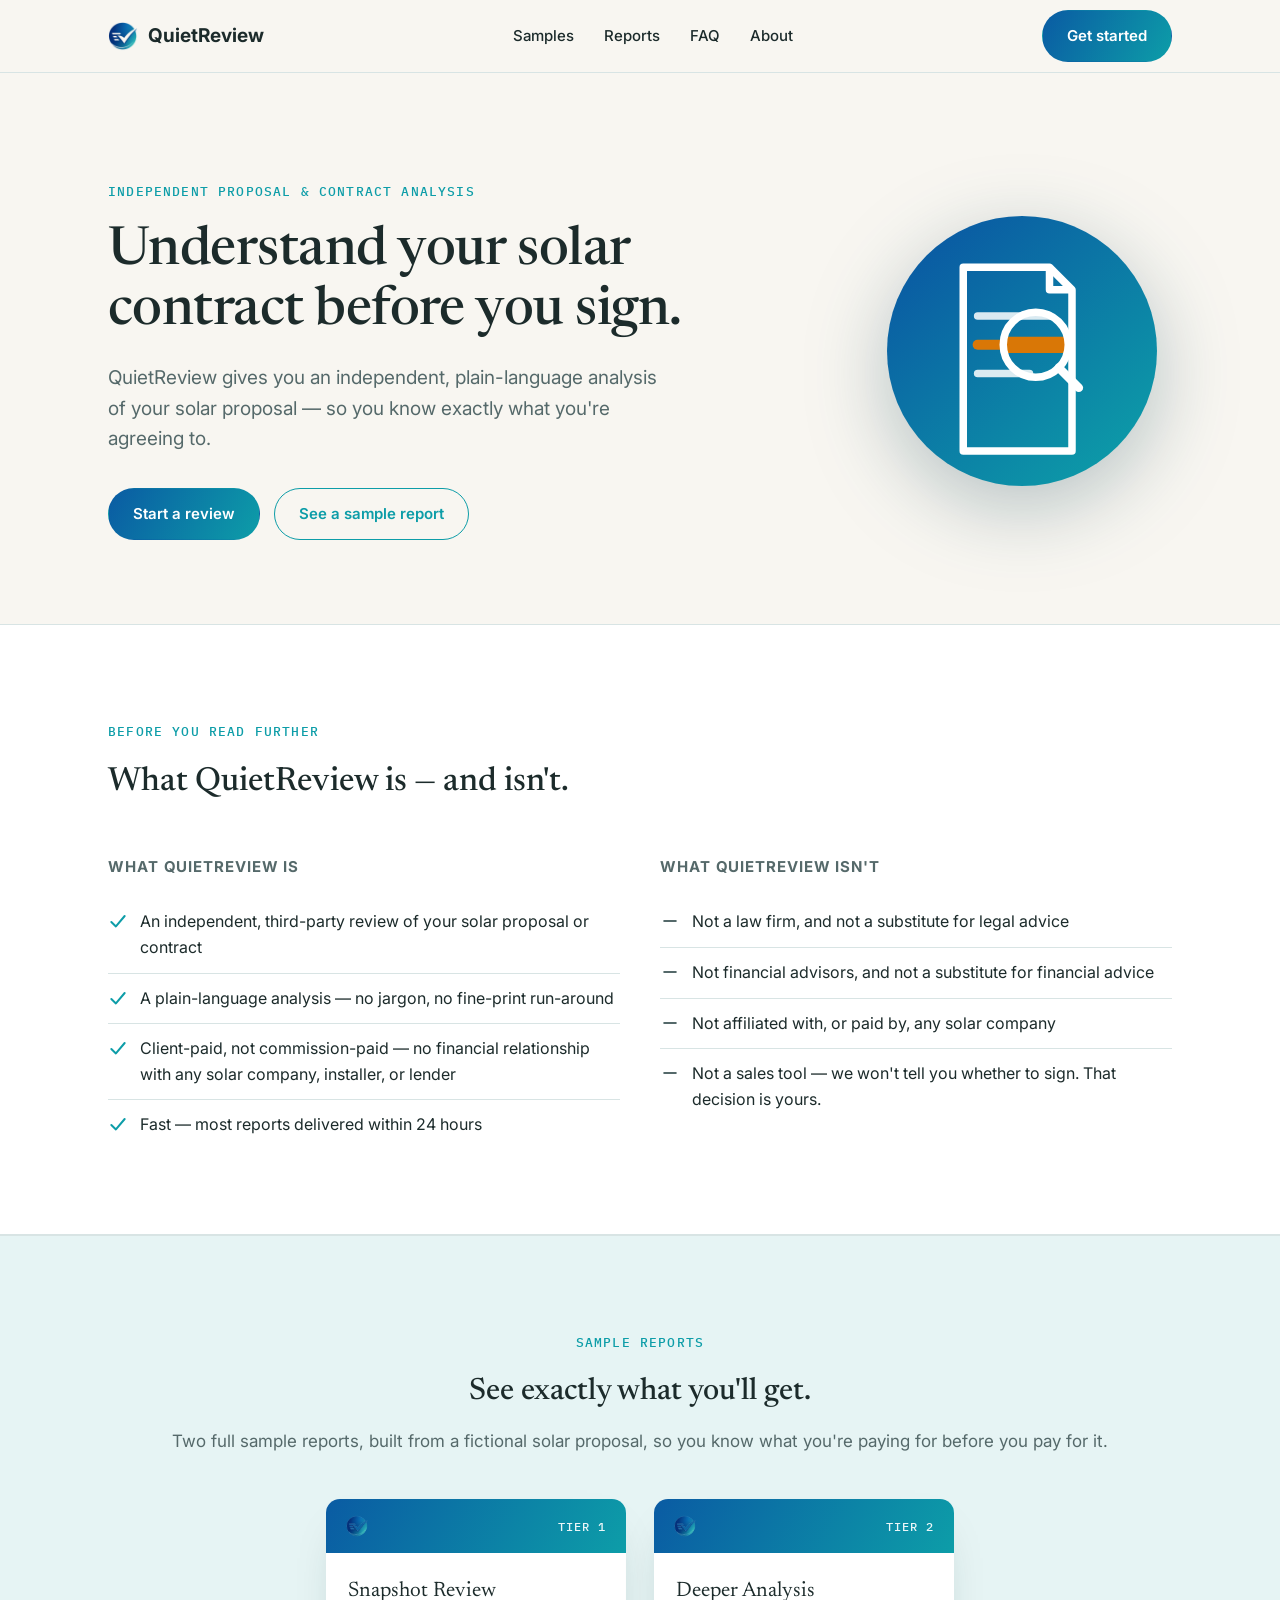
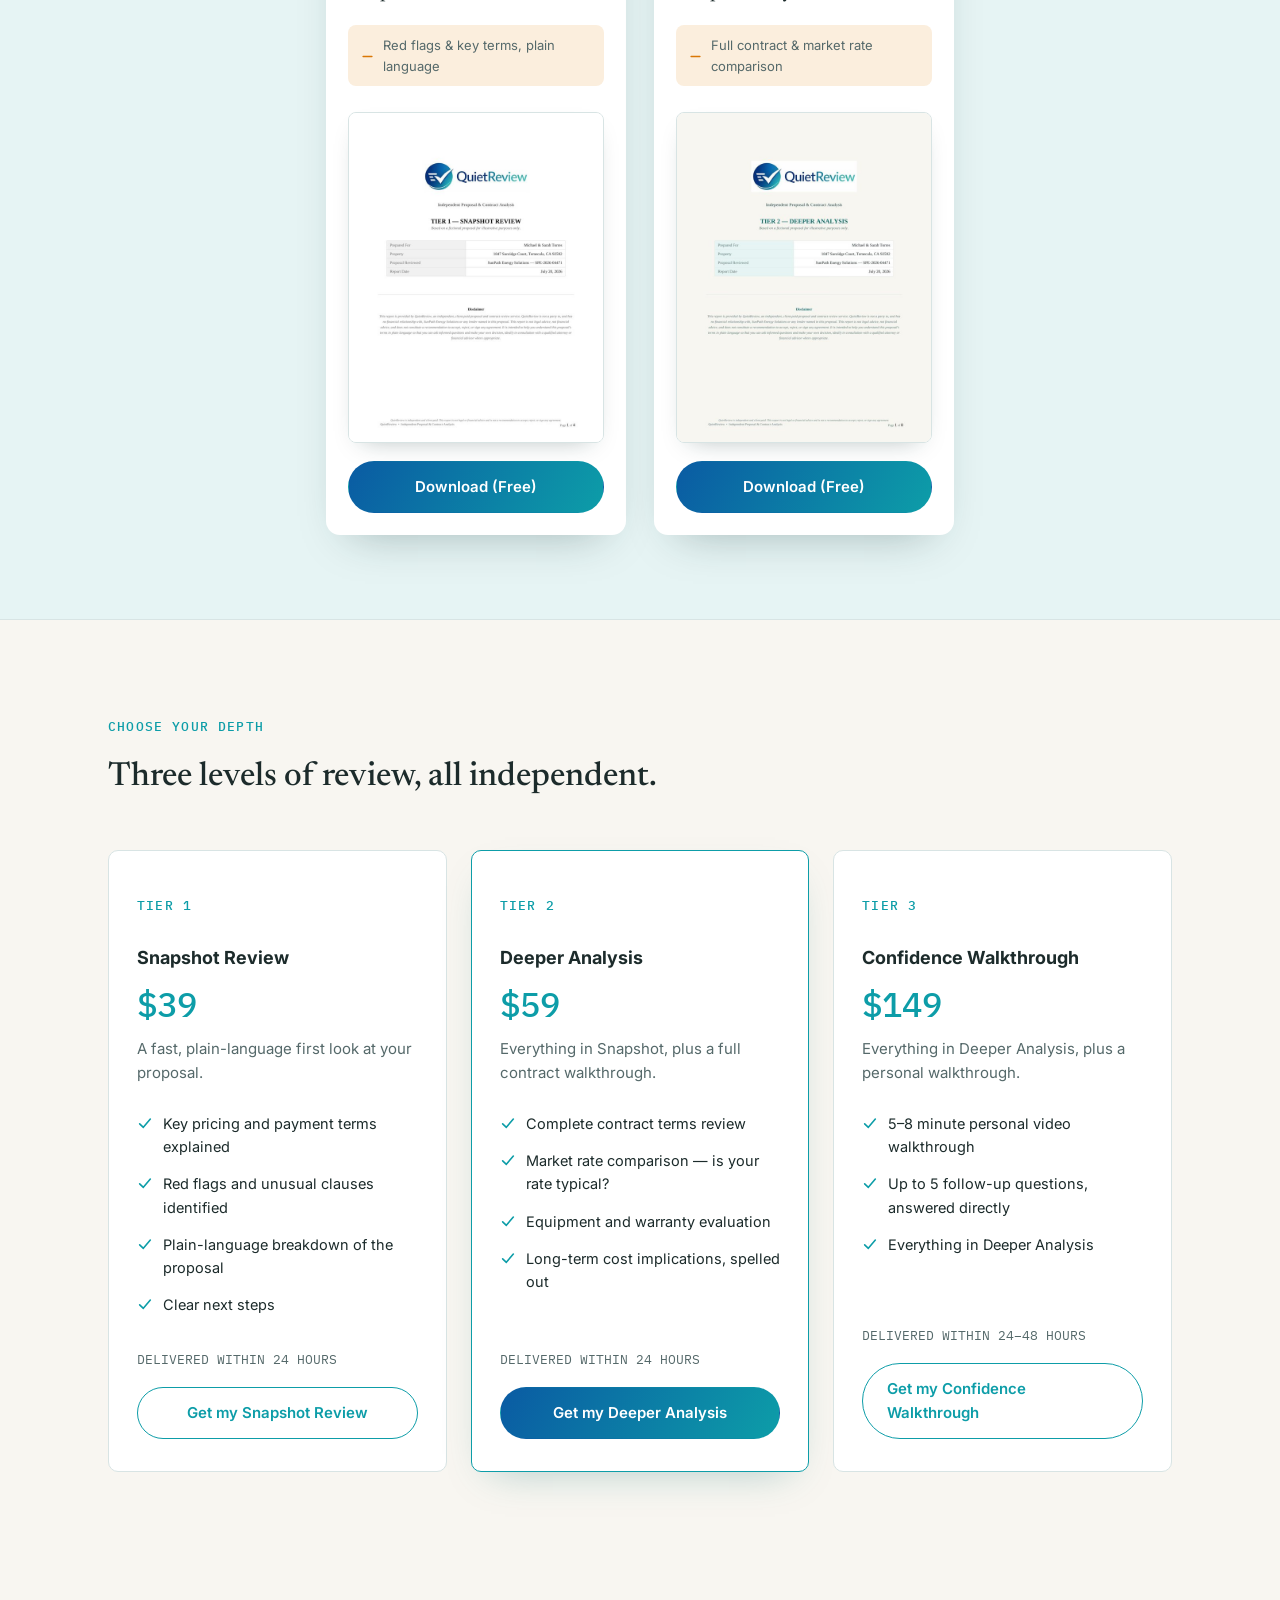
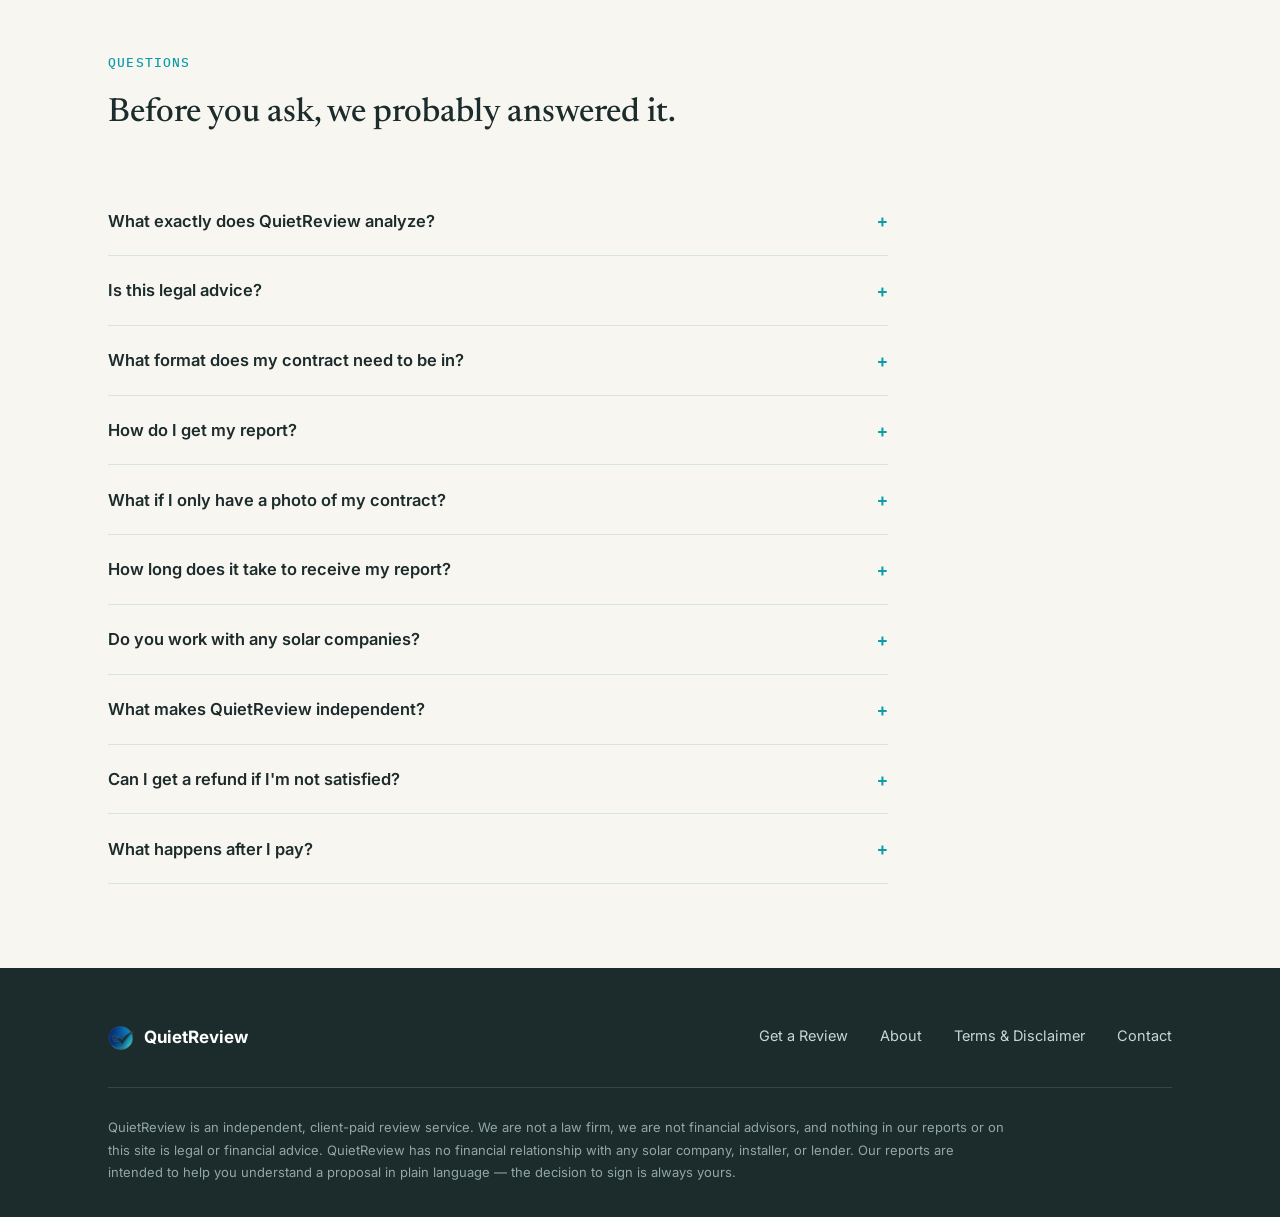
==== index.html @ 8327fc7a "Implement final flagged-line hero mark" ====
<!DOCTYPE html>
<html lang="en">
<head>
<meta charset="UTF-8">
<meta name="viewport" content="width=device-width, initial-scale=1.0">
<title>QuietReview — Understand your solar contract before you sign</title>
<meta name="description" content="QuietReview gives you an independent, plain-language analysis of your solar proposal — so you know exactly what you're agreeing to. Client-paid, not commission-paid.">
<link rel="icon" type="image/png" href="assets/quietreview-favicon.png">
<link rel="stylesheet" href="style.css">
</head>
<body>

<!-- Reusable SVG signature: the checkmark from the mark, used as the recurring
     structural device throughout (list markers, hero motif) instead of generic bullets/numbers -->
<svg width="0" height="0" style="position:absolute">
  <symbol id="qr-check" viewBox="0 0 24 24" fill="none">
    <path d="M4 13.2L9.5 18.5L20 6" stroke="currentColor" stroke-width="2.4" stroke-linecap="round" stroke-linejoin="round"/>
  </symbol>
  <symbol id="qr-dash" viewBox="0 0 24 24" fill="none">
    <path d="M5 12H19" stroke="currentColor" stroke-width="2.4" stroke-linecap="round"/>
  </symbol>
  <linearGradient id="qr-mark-gradient" x1="15%" y1="10%" x2="90%" y2="95%">
    <stop offset="0%" stop-color="#0A5BA3"/>
    <stop offset="100%" stop-color="#0D9DA8"/>
  </linearGradient>
  <clipPath id="lens-clip">
    <circle cx="131" cy="115" r="26"/>
  </clipPath>
</svg>

<header class="site-header">
  <div class="wrap">
    <a class="brand" href="/">
      <img src="assets/quietreview-mark.png" alt="">
      <span class="brand-word">QuietReview</span>
    </a>
    <nav>
      <ul class="nav-links">
        <li><a href="#samples">Samples</a></li>
        <li><a href="#tiers">Reports</a></li>
        <li><a href="#faq">FAQ</a></li>
        <li><a href="about.html">About</a></li>
      </ul>
    </nav>
    <a class="btn nav-cta" href="order.html">Get started</a>
  </div>
</header>

<main>

  <!-- ============ HERO ============ -->
  <section class="hero">
    <div class="wrap">
      <div>
        <p class="eyebrow">Independent Proposal &amp; Contract Analysis</p>
        <h1>Understand your solar contract before you sign.</h1>
        <p class="lede">QuietReview gives you an independent, plain-language analysis of your solar proposal — so you know exactly what you're agreeing to.</p>
        <div class="hero-ctas">
          <a class="btn btn-primary" href="order.html">Start a review</a>
          <a class="btn btn-outline" href="#samples">See a sample report</a>
        </div>
      </div>
      <div class="hero-mark" aria-hidden="true">
        <svg viewBox="0 0 240 240">
          <circle cx="120" cy="120" r="108" fill="url(#qr-mark-gradient)"/>
          <!-- document, sized and positioned so the full visual mass (not just the line) balances at true center -->
          <g transform="translate(73,53)">
            <path d="M0 0 H69 L87 18 V147 H0 Z" fill="none" stroke="#FFFFFF" stroke-width="6" stroke-linejoin="round" stroke-linecap="round"/>
            <path d="M69 0 V18 H87" fill="none" stroke="#FFFFFF" stroke-width="6" stroke-linejoin="round"/>
            <line x1="11.5" y1="39" x2="69" y2="39" stroke="#FFFFFF" stroke-width="6" stroke-linecap="round" opacity="0.85"/>
            <line x1="11.5" y1="62" x2="74" y2="62" stroke="#D97706" stroke-width="8" stroke-linecap="round"/>
            <line x1="11.5" y1="85" x2="53" y2="85" stroke="#FFFFFF" stroke-width="6" stroke-linecap="round" opacity="0.85"/>
          </g>
          <!-- magnified segment of the flagged line, clipped to the lens -->
          <g clip-path="url(#lens-clip)">
            <line x1="99" y1="115" x2="163" y2="115" stroke="#D97706" stroke-width="13" stroke-linecap="round"/>
          </g>
          <!-- lens rim, drawn after the magnified line so the edge reads clean -->
          <circle cx="131" cy="115" r="26" fill="none" stroke="#FFFFFF" stroke-width="6"/>
          <line x1="149.4" y1="133.4" x2="165.4" y2="149.4" stroke="#FFFFFF" stroke-width="7" stroke-linecap="round"/>
        </svg>
      </div>
    </div>
  </section>

  <!-- ============ WHAT IT IS / ISN'T ============ -->
  <section class="is-isnt">
    <div class="wrap">
      <div class="section-head">
        <p class="eyebrow">Before You Read Further</p>
        <h2>What QuietReview is — and isn't.</h2>
      </div>
      <div class="is-isnt-grid">
        <div class="is-isnt-card is">
          <h3>What QuietReview is</h3>
          <ul>
            <li><svg class="mark"><use href="#qr-check"/></svg> An independent, third-party review of your solar proposal or contract</li>
            <li><svg class="mark"><use href="#qr-check"/></svg> A plain-language analysis — no jargon, no fine-print run-around</li>
            <li><svg class="mark"><use href="#qr-check"/></svg> Client-paid, not commission-paid — no financial relationship with any solar company, installer, or lender</li>
            <li><svg class="mark"><use href="#qr-check"/></svg> Fast — most reports delivered within 24 hours</li>
          </ul>
        </div>
        <div class="is-isnt-card isnt">
          <h3>What QuietReview isn't</h3>
          <ul>
            <li><svg class="mark"><use href="#qr-dash"/></svg> Not a law firm, and not a substitute for legal advice</li>
            <li><svg class="mark"><use href="#qr-dash"/></svg> Not financial advisors, and not a substitute for financial advice</li>
            <li><svg class="mark"><use href="#qr-dash"/></svg> Not affiliated with, or paid by, any solar company</li>
            <li><svg class="mark"><use href="#qr-dash"/></svg> Not a sales tool — we won't tell you whether to sign. That decision is yours.</li>
          </ul>
        </div>
      </div>
    </div>
  </section>

  <!-- ============ SAMPLES ============ -->
  <section class="samples" id="samples">
    <div class="wrap">
      <p class="eyebrow">Sample Reports</p>
      <h2>See exactly what you'll get.</h2>
      <p class="lede">Two full sample reports, built from a fictional solar proposal, so you know what you're paying for before you pay for it.</p>

      <div class="sample-grid">
        <div class="sample-card">
          <div class="sample-card-top">
            <img src="assets/quietreview-mark.png" alt="" class="sample-card-mark">
            <span class="sample-card-tier">TIER 1</span>
          </div>
          <div class="sample-card-body">
            <p class="sample-card-title">Snapshot Review</p>
            <div class="sample-card-flag">
              <svg class="mark" style="width:15px;height:15px;color:#D97706"><use href="#qr-dash"/></svg>
              Red flags &amp; key terms, plain language
            </div>
          </div>
          <a class="sample-card-preview-link" href="assets/samples/QuietReview-Sample-Snapshot-Review.pdf" download>
            <img class="sample-card-preview" src="assets/sample-snapshot-preview.jpg" alt="Preview of page 1 of the Snapshot Review sample report">
          </a>
          <a class="btn btn-primary sample-card-btn" href="assets/samples/QuietReview-Sample-Snapshot-Review.pdf" download>Download (Free)</a>
        </div>

        <div class="sample-card">
          <div class="sample-card-top">
            <img src="assets/quietreview-mark.png" alt="" class="sample-card-mark">
            <span class="sample-card-tier">TIER 2</span>
          </div>
          <div class="sample-card-body">
            <p class="sample-card-title">Deeper Analysis</p>
            <div class="sample-card-flag">
              <svg class="mark" style="width:15px;height:15px;color:#D97706"><use href="#qr-dash"/></svg>
              Full contract &amp; market rate comparison
            </div>
          </div>
          <a class="sample-card-preview-link" href="assets/samples/QuietReview-Sample-Deeper-Analysis.pdf" download>
            <img class="sample-card-preview" src="assets/sample-deeper-preview.jpg" alt="Preview of page 1 of the Deeper Analysis sample report">
          </a>
          <a class="btn btn-primary sample-card-btn" href="assets/samples/QuietReview-Sample-Deeper-Analysis.pdf" download>Download (Free)</a>
        </div>
      </div>

    </div>
  </section>

  <!-- ============ TIERS ============ -->
  <section class="tiers" id="tiers">
    <div class="wrap">
      <div class="section-head">
        <p class="eyebrow">Choose Your Depth</p>
        <h2>Three levels of review, all independent.</h2>
      </div>
      <div class="tier-grid">

        <div class="tier-card">
          <p class="eyebrow">Tier 1</p>
          <p class="tier-name">Snapshot Review</p>
          <p class="tier-price">$39</p>
          <p class="tier-desc">A fast, plain-language first look at your proposal.</p>
          <ul>
            <li><svg class="mark"><use href="#qr-check"/></svg> Key pricing and payment terms explained</li>
            <li><svg class="mark"><use href="#qr-check"/></svg> Red flags and unusual clauses identified</li>
            <li><svg class="mark"><use href="#qr-check"/></svg> Plain-language breakdown of the proposal</li>
            <li><svg class="mark"><use href="#qr-check"/></svg> Clear next steps</li>
          </ul>
          <p class="tier-delivery">DELIVERED WITHIN 24 HOURS</p>
          <a class="btn btn-outline" href="order.html?tier=snapshot">Get my Snapshot Review</a>
        </div>

        <div class="tier-card featured">
          <p class="eyebrow">Tier 2</p>
          <p class="tier-name">Deeper Analysis</p>
          <p class="tier-price">$59</p>
          <p class="tier-desc">Everything in Snapshot, plus a full contract walkthrough.</p>
          <ul>
            <li><svg class="mark"><use href="#qr-check"/></svg> Complete contract terms review</li>
            <li><svg class="mark"><use href="#qr-check"/></svg> Market rate comparison — is your rate typical?</li>
            <li><svg class="mark"><use href="#qr-check"/></svg> Equipment and warranty evaluation</li>
            <li><svg class="mark"><use href="#qr-check"/></svg> Long-term cost implications, spelled out</li>
          </ul>
          <p class="tier-delivery">DELIVERED WITHIN 24 HOURS</p>
          <a class="btn btn-primary" href="order.html?tier=deeper">Get my Deeper Analysis</a>
        </div>

        <div class="tier-card">
          <p class="eyebrow">Tier 3</p>
          <p class="tier-name">Confidence Walkthrough</p>
          <p class="tier-price">$149</p>
          <p class="tier-desc">Everything in Deeper Analysis, plus a personal walkthrough.</p>
          <ul>
            <li><svg class="mark"><use href="#qr-check"/></svg> 5–8 minute personal video walkthrough</li>
            <li><svg class="mark"><use href="#qr-check"/></svg> Up to 5 follow-up questions, answered directly</li>
            <li><svg class="mark"><use href="#qr-check"/></svg> Everything in Deeper Analysis</li>
          </ul>
          <p class="tier-delivery">DELIVERED WITHIN 24–48 HOURS</p>
          <a class="btn btn-outline" href="order.html?tier=walkthrough">Get my Confidence Walkthrough</a>
        </div>

      </div>
    </div>
  </section>

  <!-- ============ FAQ ============ -->
  <section class="faq" id="faq">
    <div class="wrap">
      <div class="section-head">
        <p class="eyebrow">Questions</p>
        <h2>Before you ask, we probably answered it.</h2>
      </div>
      <div class="faq-list">

        <details class="faq-item">
          <summary>What exactly does QuietReview analyze?<span class="faq-toggle">+</span></summary>
          <p class="faq-answer">We review the actual proposal, contract, or bid you upload — pricing, payment terms, financing structure, equipment, and warranties, plus any clauses worth understanding before you sign. We tell you what's typical, what's unusual, and what's worth asking about, all in plain language.</p>
        </details>

        <details class="faq-item">
          <summary>Is this legal advice?<span class="faq-toggle">+</span></summary>
          <p class="faq-answer">No. QuietReview is not a law firm, and nothing we provide is legal advice. We help you understand what a document says — we don't represent you, and we're not a substitute for a licensed attorney if you need one.</p>
        </details>

        <details class="faq-item">
          <summary>What format does my contract need to be in?<span class="faq-toggle">+</span></summary>
          <p class="faq-answer">Any format works. Upload a PDF, a photo, or a scan — whatever you have is fine.</p>
        </details>

        <details class="faq-item">
          <summary>How do I get my report?<span class="faq-toggle">+</span></summary>
          <p class="faq-answer">Select a tier, upload your document, and check out. We email your finished report to the address you provide at checkout.</p>
        </details>

        <details class="faq-item">
          <summary>What if I only have a photo of my contract?<span class="faq-toggle">+</span></summary>
          <p class="faq-answer">That's completely fine. A clear photo of every page is all we need — just make sure the text is readable.</p>
        </details>

        <details class="faq-item">
          <summary>How long does it take to receive my report?<span class="faq-toggle">+</span></summary>
          <p class="faq-answer">Snapshot Review and Deeper Analysis reports are delivered within 24 hours. Confidence Walkthrough orders, which include a personal video, are delivered within 24–48 hours.</p>
        </details>

        <details class="faq-item">
          <summary>Do you work with any solar companies?<span class="faq-toggle">+</span></summary>
          <p class="faq-answer">No. QuietReview doesn't accept payment, referrals, or compensation from any solar company, installer, or lender. Our only client is you.</p>
        </details>

        <details class="faq-item">
          <summary>What makes QuietReview independent?<span class="faq-toggle">+</span></summary>
          <p class="faq-answer">We're paid directly by the homeowner, not by a company trying to sell you a system. That means our only incentive is to give you an accurate, honest read of what you're looking at.</p>
        </details>

        <details class="faq-item">
          <summary>Can I get a refund if I'm not satisfied?<span class="faq-toggle">+</span></summary>
          <p class="faq-answer">If we make an error in your report, or don't deliver within the promised window, contact us and we'll make it right — including a refund if appropriate. Because each report involves real analysis time on our end, we're not able to offer refunds based simply on what the report finds.</p>
        </details>

        <details class="faq-item">
          <summary>What happens after I pay?<span class="faq-toggle">+</span></summary>
          <p class="faq-answer">You'll get an immediate email confirming your order and delivery timeframe. Our team reviews your document and prepares your report, then emails it directly to you — no further steps required on your end.</p>
        </details>

      </div>
    </div>
  </section>

</main>

<footer class="site-footer">
  <div class="wrap">
    <div class="footer-top">
      <div class="footer-brand">
        <img src="assets/quietreview-mark.png" alt="">
        <span>QuietReview</span>
      </div>
      <ul class="footer-links">
        <li><a href="order.html">Get a Review</a></li>
        <li><a href="about.html">About</a></li>
        <li><a href="terms.html">Terms &amp; Disclaimer</a></li>
        <li><a href="mailto:hello@quietreview.com">Contact</a></li>
      </ul>
    </div>
    <p class="footer-disclaimer">QuietReview is an independent, client-paid review service. We are not a law firm, we are not financial advisors, and nothing in our reports or on this site is legal or financial advice. QuietReview has no financial relationship with any solar company, installer, or lender. Our reports are intended to help you understand a proposal in plain language — the decision to sign is always yours.</p>
  </div>
</footer>

</body>
</html>
---- style.css ----
/* ============================================================
   QuietReview — Shared Stylesheet
   Design system: teal-forward, analytical-but-human.
   Deliberately avoids the "warm cream + terracotta + big serif"
   template look — mono labels + restrained serif display instead.
   ============================================================ */

@import url('https://fonts.googleapis.com/css2?family=Newsreader:ital,opsz,wght@0,6..72,400;0,6..72,500;0,6..72,600;1,6..72,400&family=Inter:wght@400;500;600;700&family=IBM+Plex+Mono:wght@400;500&display=swap');

:root {
  /* Colors matched directly to the logo's own gradient (navy -> cyan-teal),
     sampled from the source mark, rather than the flatter brand teal */
  --teal-navy: #0A5BA3;
  --teal: #0D9DA8;
  --teal-dark: #0B7E88;
  --offwhite: #F8F6F1;
  --amber: #D97706;
  --charcoal: #1C2B2B;
  --light-teal: #E6F4F4;

  /* Derived working colors */
  --text: var(--charcoal);
  --text-muted: #55696A;
  --border: #D8E4E4;
  --white: #FFFFFF;
  --gradient-brand: linear-gradient(120deg, var(--teal-navy), var(--teal));

  /* Type */
  --font-display: 'Newsreader', Georgia, serif;
  --font-body: 'Inter', -apple-system, BlinkMacSystemFont, sans-serif;
  --font-mono: 'IBM Plex Mono', ui-monospace, monospace;

  --radius: 10px;
  --max-width: 1120px;
}

*, *::before, *::after { box-sizing: border-box; }

html { scroll-behavior: smooth; }

body {
  margin: 0;
  background: var(--offwhite);
  color: var(--text);
  font-family: var(--font-body);
  font-size: 17px;
  line-height: 1.6;
  -webkit-font-smoothing: antialiased;
}

img { max-width: 100%; display: block; }

a { color: var(--teal); }
a:focus-visible, button:focus-visible, summary:focus-visible, input:focus-visible, textarea:focus-visible {
  outline: 2px solid var(--amber);
  outline-offset: 3px;
}

.wrap {
  max-width: var(--max-width);
  margin: 0 auto;
  padding: 0 28px;
}

/* ---------- Eyebrow / mono labels — the recurring structural signature ---------- */
.eyebrow {
  font-family: var(--font-mono);
  font-size: 13px;
  letter-spacing: 0.09em;
  text-transform: uppercase;
  color: var(--teal);
  font-weight: 500;
}

/* ---------- Header / nav ---------- */
.site-header {
  position: sticky;
  top: 0;
  z-index: 20;
  background: rgba(248, 246, 241, 0.92);
  backdrop-filter: blur(6px);
  border-bottom: 1px solid var(--border);
}
.site-header .wrap {
  display: flex;
  align-items: center;
  justify-content: space-between;
  height: 72px;
}
.brand {
  display: flex;
  align-items: center;
  gap: 10px;
  text-decoration: none;
  color: var(--charcoal);
}
.brand img { height: 30px; width: auto; }
.brand-word { font-family: var(--font-body); font-weight: 700; font-size: 19px; color: var(--charcoal); }
.nav-links {
  display: flex;
  gap: 30px;
  list-style: none;
  margin: 0; padding: 0;
  font-size: 15px;
}
.nav-links a { color: var(--text); text-decoration: none; font-weight: 500; }
.nav-links a:hover { color: var(--teal); }
.nav-cta {
  background: var(--gradient-brand);
  color: var(--white) !important;
  padding: 10px 18px;
  border-radius: 999px;
  font-weight: 600;
  font-size: 14px;
}
.nav-toggle { display: none; }

/* ---------- Buttons ---------- */
.btn {
  display: inline-flex;
  align-items: center;
  gap: 8px;
  font-family: var(--font-body);
  font-weight: 600;
  font-size: 15px;
  padding: 13px 24px;
  border-radius: 999px;
  border: 1px solid transparent;
  cursor: pointer;
  text-decoration: none;
  transition: transform 0.15s ease, box-shadow 0.15s ease;
}
.btn:hover { transform: translateY(-1px); }
.btn-primary { background: var(--gradient-brand); color: var(--white); }
.btn-primary:hover { box-shadow: 0 8px 20px -8px rgba(13,110,110,0.55); }
.btn-outline { background: transparent; color: var(--teal); border-color: var(--teal); }
.btn-outline:hover { background: var(--light-teal); }

/* ---------- Hero ---------- */
.hero {
  padding: 96px 0 84px;
  border-bottom: 1px solid var(--border);
}
.hero .wrap {
  display: grid;
  grid-template-columns: 1.15fr 0.85fr;
  gap: 56px;
  align-items: center;
}
.hero h1 {
  font-family: var(--font-display);
  font-weight: 500;
  font-size: clamp(2.4rem, 4.2vw, 3.4rem);
  line-height: 1.12;
  letter-spacing: -0.01em;
  margin: 18px 0 22px;
  color: var(--charcoal);
}
.hero .lede {
  font-size: 19px;
  color: var(--text-muted);
  max-width: 46ch;
  margin: 0 0 34px;
}
.hero-ctas { display: flex; gap: 14px; flex-wrap: wrap; }

/* Signature element: a full recreation of the real logo mark, given weight via shadow */
.hero-mark {
  position: relative;
  aspect-ratio: 1;
  max-width: 340px;
  justify-self: end;
}
.hero-mark svg {
  width: 100%;
  height: 100%;
  filter: drop-shadow(0 22px 40px rgba(10, 60, 80, 0.28));
}

/* ---------- Section scaffolding ---------- */
section { padding: 84px 0; }
.section-head { max-width: 640px; margin: 0 0 46px; }
.section-head h2 {
  font-family: var(--font-display);
  font-weight: 500;
  font-size: clamp(1.7rem, 2.6vw, 2.2rem);
  margin: 12px 0 0;
  color: var(--charcoal);
}

/* ---------- What it is / isn't ---------- */
.is-isnt {
  background: var(--white);
  border-bottom: 1px solid var(--border);
}
.is-isnt-grid {
  display: grid;
  grid-template-columns: 1fr 1fr;
  gap: 40px;
}
.is-isnt-card h3 {
  font-family: var(--font-body);
  font-size: 15px;
  text-transform: uppercase;
  letter-spacing: 0.06em;
  color: var(--text-muted);
  margin: 0 0 18px;
}
.is-isnt-card ul { list-style: none; margin: 0; padding: 0; }
.is-isnt-card li {
  display: flex;
  gap: 12px;
  padding: 12px 0;
  border-top: 1px solid var(--border);
  font-size: 16px;
}
.is-isnt-card li:first-of-type { border-top: none; }
.mark { flex: none; width: 20px; height: 20px; margin-top: 2px; }
.is .mark { color: var(--teal); }
.isnt .mark { color: var(--text-muted); }

/* ---------- Tier cards ---------- */
.tiers { background: var(--offwhite); }
.tier-grid {
  display: grid;
  grid-template-columns: repeat(3, 1fr);
  gap: 24px;
}
.tier-card {
  background: var(--white);
  border: 1px solid var(--border);
  border-radius: var(--radius);
  padding: 32px 28px;
  display: flex;
  flex-direction: column;
}
.tier-card.featured {
  border-color: var(--teal);
  box-shadow: 0 16px 40px -20px rgba(13,110,110,0.35);
}
.tier-name { font-family: var(--font-body); font-weight: 700; font-size: 18px; margin: 14px 0 4px; }
.tier-price {
  font-family: var(--font-mono);
  font-size: 34px;
  font-weight: 500;
  color: var(--teal);
  margin: 0 0 6px;
}
.tier-desc { color: var(--text-muted); font-size: 15px; margin: 0 0 20px; }
.tier-card ul { list-style: none; margin: 0 0 26px; padding: 0; flex: 1; }
.tier-card li {
  display: flex;
  gap: 10px;
  font-size: 14.5px;
  padding: 7px 0;
}
.tier-card .mark { width: 16px; height: 16px; margin-top: 3px; color: var(--teal); }
.tier-delivery { font-family: var(--font-mono); font-size: 12.5px; color: var(--text-muted); margin: 0 0 18px; }
.tier-card .btn { justify-content: center; }

/* ---------- Sample downloads ---------- */
.samples {
  background: var(--light-teal);
  border-top: 1px solid var(--border);
  border-bottom: 1px solid var(--border);
}
.samples .wrap { text-align: center; }
.samples h2 {
  font-family: var(--font-display);
  font-weight: 500;
  font-size: clamp(1.6rem, 2.4vw, 2rem);
  margin: 10px 0 12px;
}
.samples p.lede { color: var(--text-muted); margin: 0 auto 44px; }

.sample-grid {
  display: grid;
  grid-template-columns: repeat(2, minmax(0, 300px));
  gap: 28px;
  justify-content: center;
}
.sample-card {
  background: var(--white);
  border-radius: 14px;
  overflow: hidden;
  text-align: left;
  box-shadow: 0 20px 44px -24px rgba(13, 46, 46, 0.35);
  display: flex;
  flex-direction: column;
  transition: transform 0.18s ease, box-shadow 0.18s ease;
}
.sample-card:hover {
  transform: translateY(-4px);
  box-shadow: 0 28px 54px -22px rgba(13, 46, 46, 0.4);
}
.sample-card-top {
  background: var(--gradient-brand);
  padding: 16px 20px;
  display: flex;
  align-items: center;
  justify-content: space-between;
}
.sample-card-mark { height: 22px; width: 22px; }
.sample-card-tier {
  font-family: var(--font-mono);
  font-size: 12px;
  letter-spacing: 0.08em;
  color: rgba(255,255,255,0.92);
  font-weight: 500;
}
.sample-card-body { padding: 22px 22px 6px; flex: 1; }
.sample-card-title {
  font-family: var(--font-display);
  font-size: 21px;
  margin: 0 0 16px;
  color: var(--charcoal);
}
.skeleton-line {
  height: 8px;
  border-radius: 4px;
  background: var(--light-teal);
  margin-bottom: 9px;
}
.sample-card-flag {
  display: flex;
  align-items: center;
  gap: 8px;
  margin-top: 16px;
  padding: 10px 12px;
  background: #FBEEDD;
  border-radius: 8px;
  font-size: 13px;
  color: var(--text-muted);
}
.sample-card-preview-link {
  display: block;
  margin: 20px 22px 4px;
  border-radius: 8px;
  overflow: hidden;
  border: 1px solid var(--border);
  box-shadow: 0 10px 24px -14px rgba(13, 46, 46, 0.35);
  transition: transform 0.15s ease, box-shadow 0.15s ease;
}
.sample-card-preview-link:hover {
  transform: translateY(-2px);
  box-shadow: 0 16px 30px -14px rgba(13, 46, 46, 0.45);
}
.sample-card-preview {
  display: block;
  width: 100%;
  height: auto;
}
.sample-card-btn {
  margin: 14px 22px 22px;
  justify-content: center;
}

/* ---------- FAQ ---------- */
.faq-list { max-width: 780px; }
details.faq-item {
  border-bottom: 1px solid var(--border);
  padding: 20px 0;
}
details.faq-item summary {
  cursor: pointer;
  list-style: none;
  display: flex;
  justify-content: space-between;
  align-items: center;
  gap: 20px;
  font-weight: 600;
  font-size: 16.5px;
  color: var(--charcoal);
}
details.faq-item summary::-webkit-details-marker { display: none; }
.faq-toggle {
  font-family: var(--font-mono);
  font-size: 18px;
  color: var(--teal);
  flex: none;
  transition: transform 0.2s ease;
}
details[open] .faq-toggle { transform: rotate(45deg); }
.faq-answer { margin: 14px 0 0; color: var(--text-muted); font-size: 15.5px; max-width: 66ch; }

/* ---------- Footer ---------- */
.site-footer {
  background: var(--charcoal);
  color: #C9D6D6;
  padding: 56px 0 34px;
}
.footer-top {
  display: flex;
  justify-content: space-between;
  gap: 40px;
  flex-wrap: wrap;
  padding-bottom: 36px;
  border-bottom: 1px solid rgba(255,255,255,0.12);
}
.footer-brand { display: flex; align-items: center; gap: 10px; }
.footer-brand img { height: 26px; }
.footer-brand span { font-weight: 700; color: var(--white); font-size: 17px; }
.footer-links { display: flex; gap: 32px; list-style: none; margin: 0; padding: 0; font-size: 14.5px; }
.footer-links a { color: #C9D6D6; text-decoration: none; }
.footer-links a:hover { color: var(--white); }
.footer-disclaimer {
  font-size: 13px;
  color: #93A6A6;
  line-height: 1.7;
  max-width: 900px;
  margin: 28px 0 0;
}

/* ---------- Responsive ---------- */
@media (max-width: 860px) {
  .nav-links, .nav-cta { display: none; }
  .hero .wrap { grid-template-columns: 1fr; }
  .hero-mark { max-width: 200px; justify-self: start; margin-top: 20px; }
  .is-isnt-grid { grid-template-columns: 1fr; gap: 8px; }
  .tier-grid { grid-template-columns: 1fr; }
  .sample-grid { grid-template-columns: minmax(0, 300px); }
  .footer-top { flex-direction: column; }
}

@media (prefers-reduced-motion: reduce) {
  * { transition: none !important; scroll-behavior: auto !important; }
}
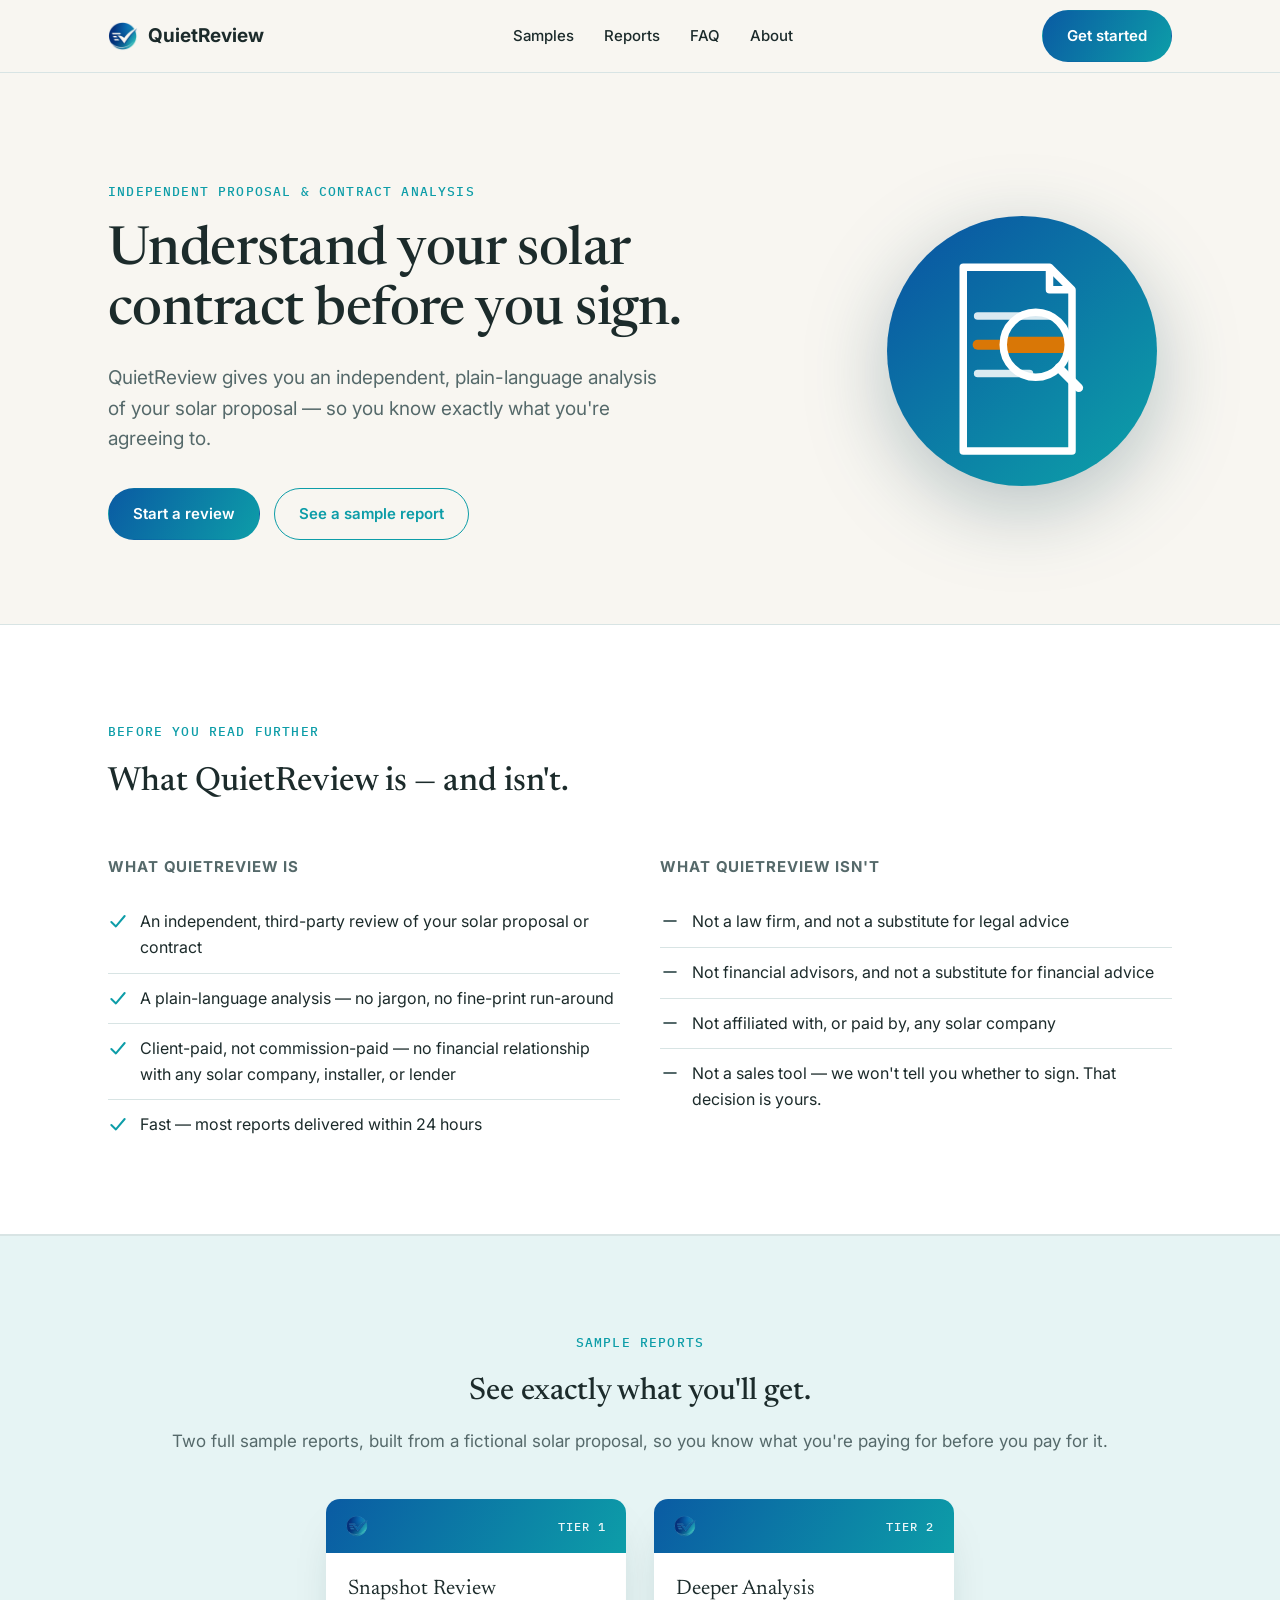
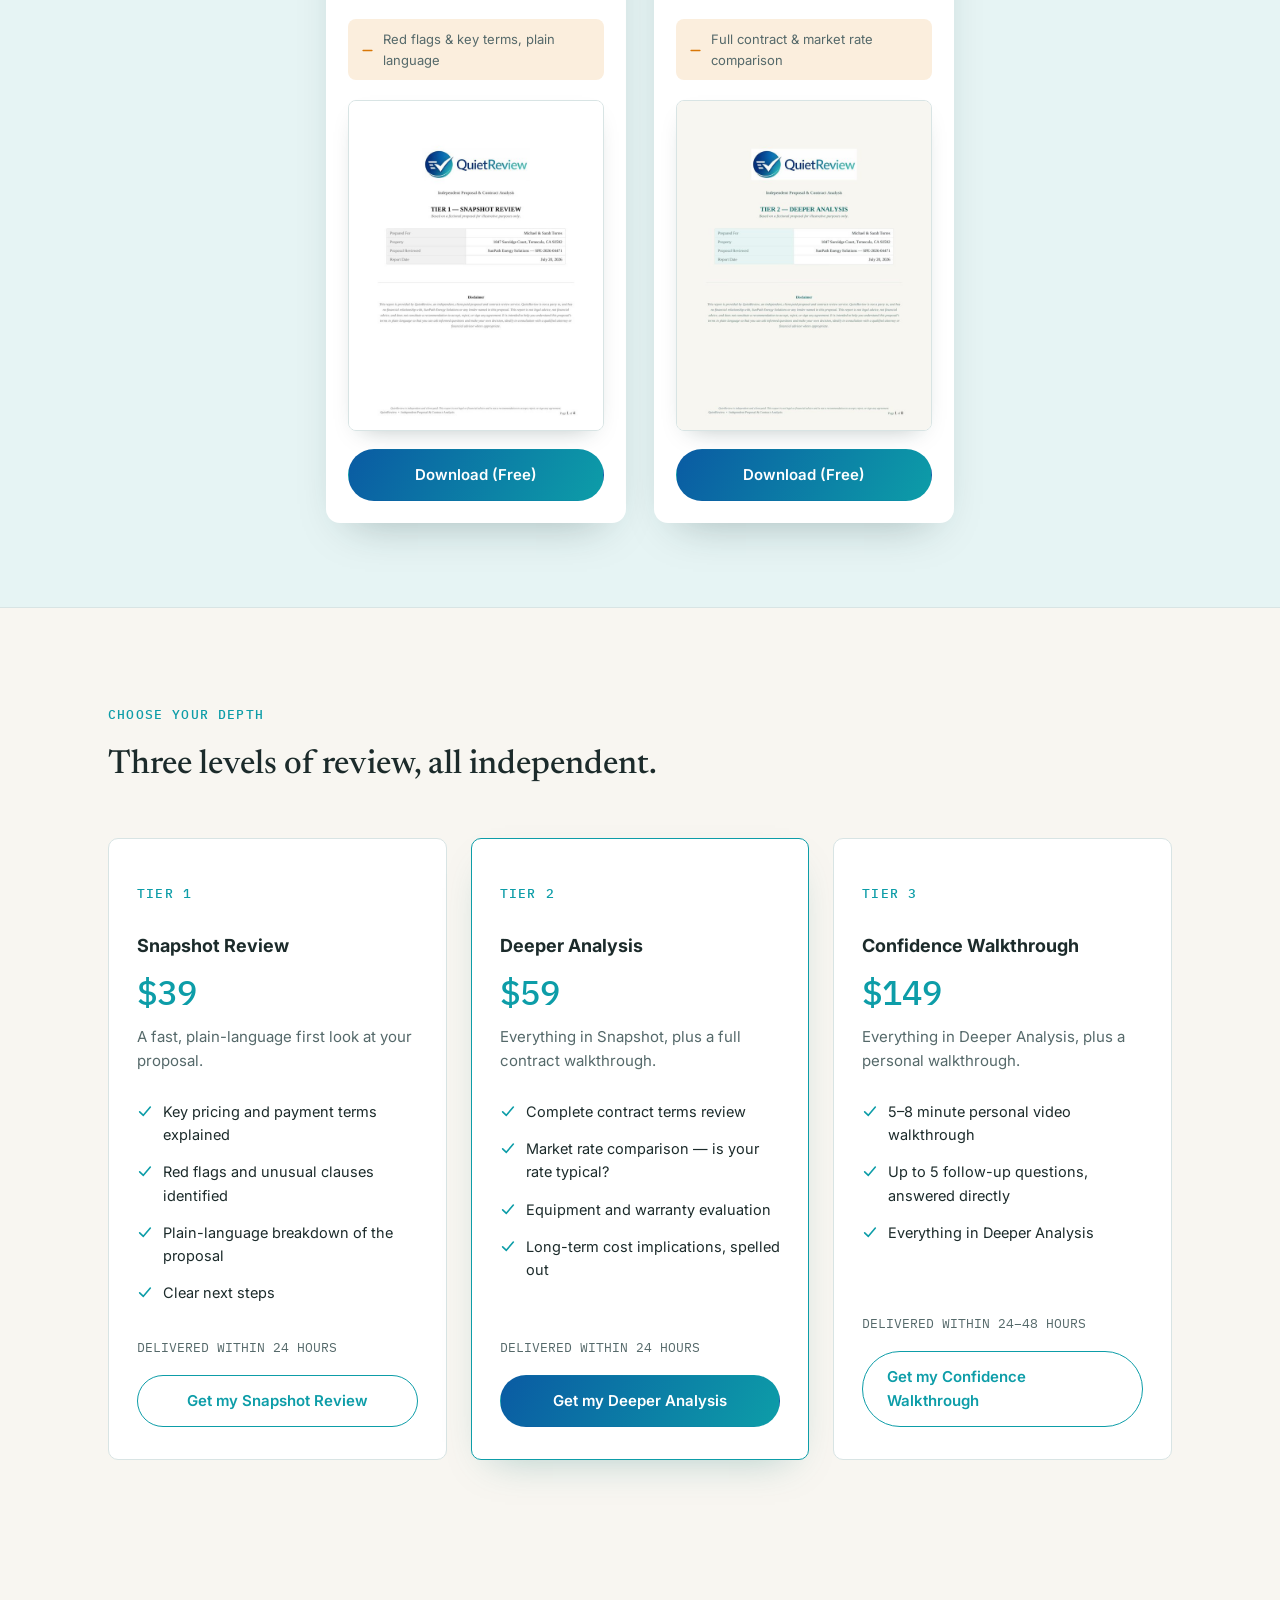
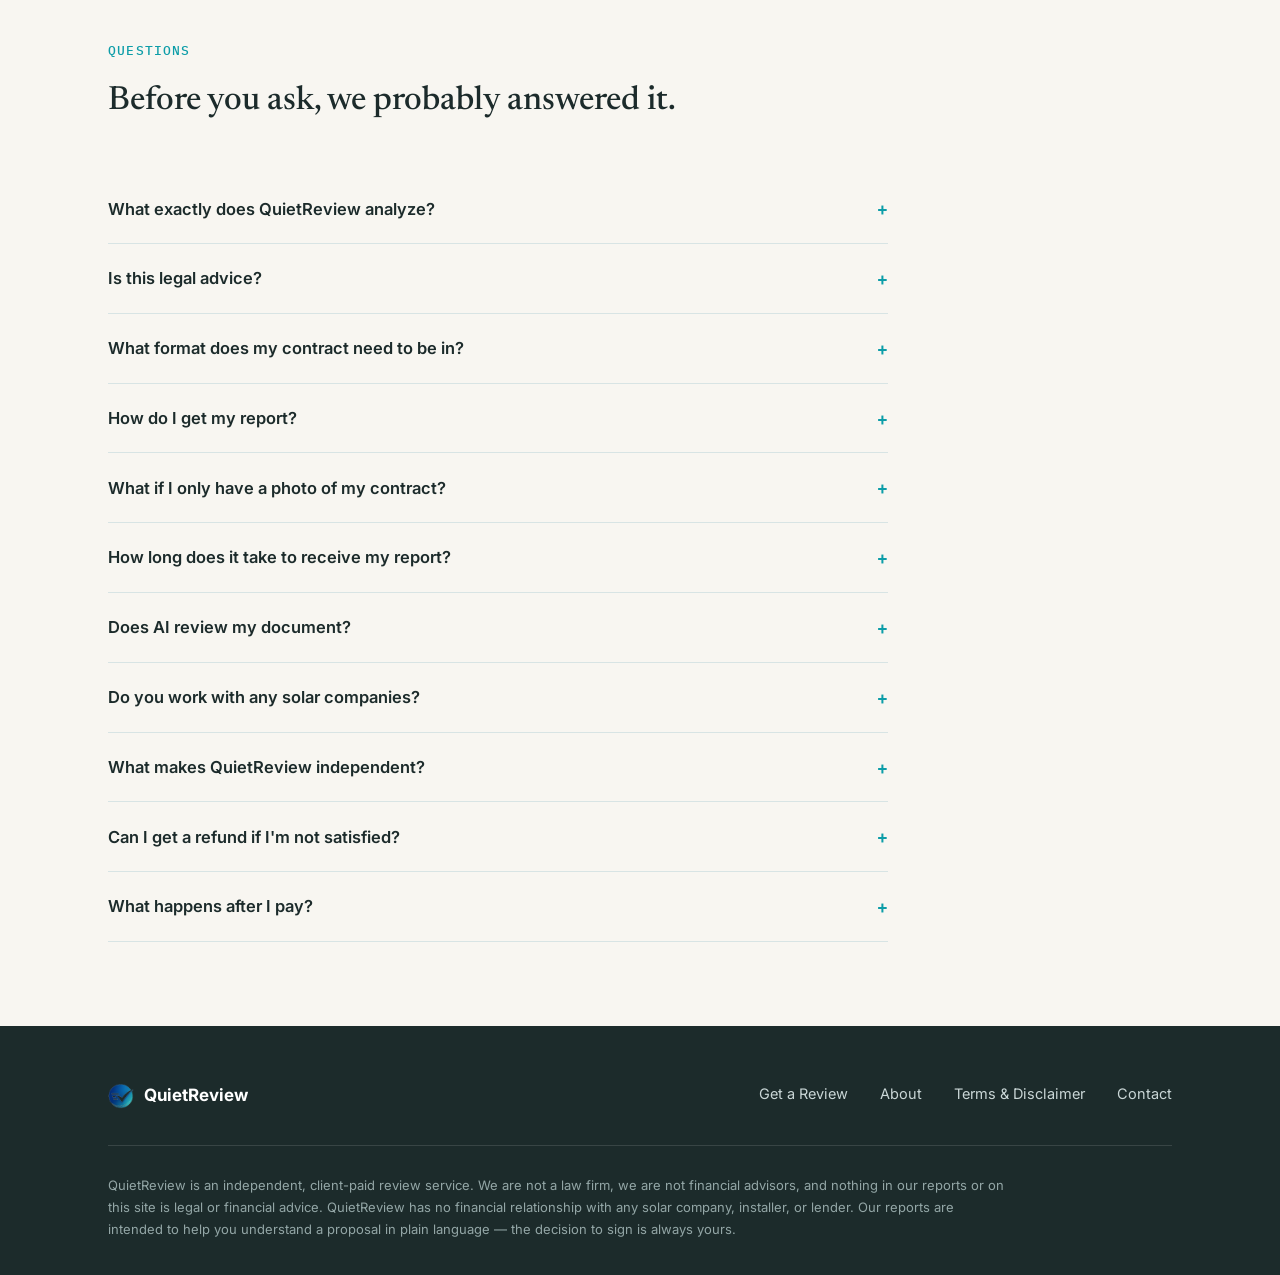
==== commit c4f31f57: "Add AI transparency disclosure across site and sample reports" ====
--- a/index.html
+++ b/index.html
@@ -258,6 +258,11 @@
         </details>
 
         <details class="faq-item">
+          <summary>Does AI review my document?<span class="faq-toggle">+</span></summary>
+          <p class="faq-answer">Yes. Every report starts with AI analysis. Snapshot Reviews are generated by AI and checked against our internal quality standards before they're sent to you. Deeper Analysis and Confidence Walkthrough reports also get reviewed by a person before delivery. Either way, the same independent standard applies — AI doesn't change who we work for.</p>
+        </details>
+
+        <details class="faq-item">
           <summary>Do you work with any solar companies?<span class="faq-toggle">+</span></summary>
           <p class="faq-answer">No. QuietReview doesn't accept payment, referrals, or compensation from any solar company, installer, or lender. Our only client is you.</p>
         </details>
--- a/style.css
+++ b/style.css
@@ -308,24 +308,17 @@
   color: rgba(255,255,255,0.92);
   font-weight: 500;
 }
-.sample-card-body { padding: 22px 22px 6px; flex: 1; }
+.sample-card-body { padding: 20px 22px 4px; flex: 1; }
 .sample-card-title {
   font-family: var(--font-display);
   font-size: 21px;
-  margin: 0 0 16px;
+  margin: 0 0 12px;
   color: var(--charcoal);
 }
-.skeleton-line {
-  height: 8px;
-  border-radius: 4px;
-  background: var(--light-teal);
-  margin-bottom: 9px;
-}
 .sample-card-flag {
   display: flex;
   align-items: center;
   gap: 8px;
-  margin-top: 16px;
   padding: 10px 12px;
   background: #FBEEDD;
   border-radius: 8px;
@@ -334,7 +327,7 @@
 }
 .sample-card-preview-link {
   display: block;
-  margin: 20px 22px 4px;
+  margin: 16px 22px 4px;
   border-radius: 8px;
   overflow: hidden;
   border: 1px solid var(--border);
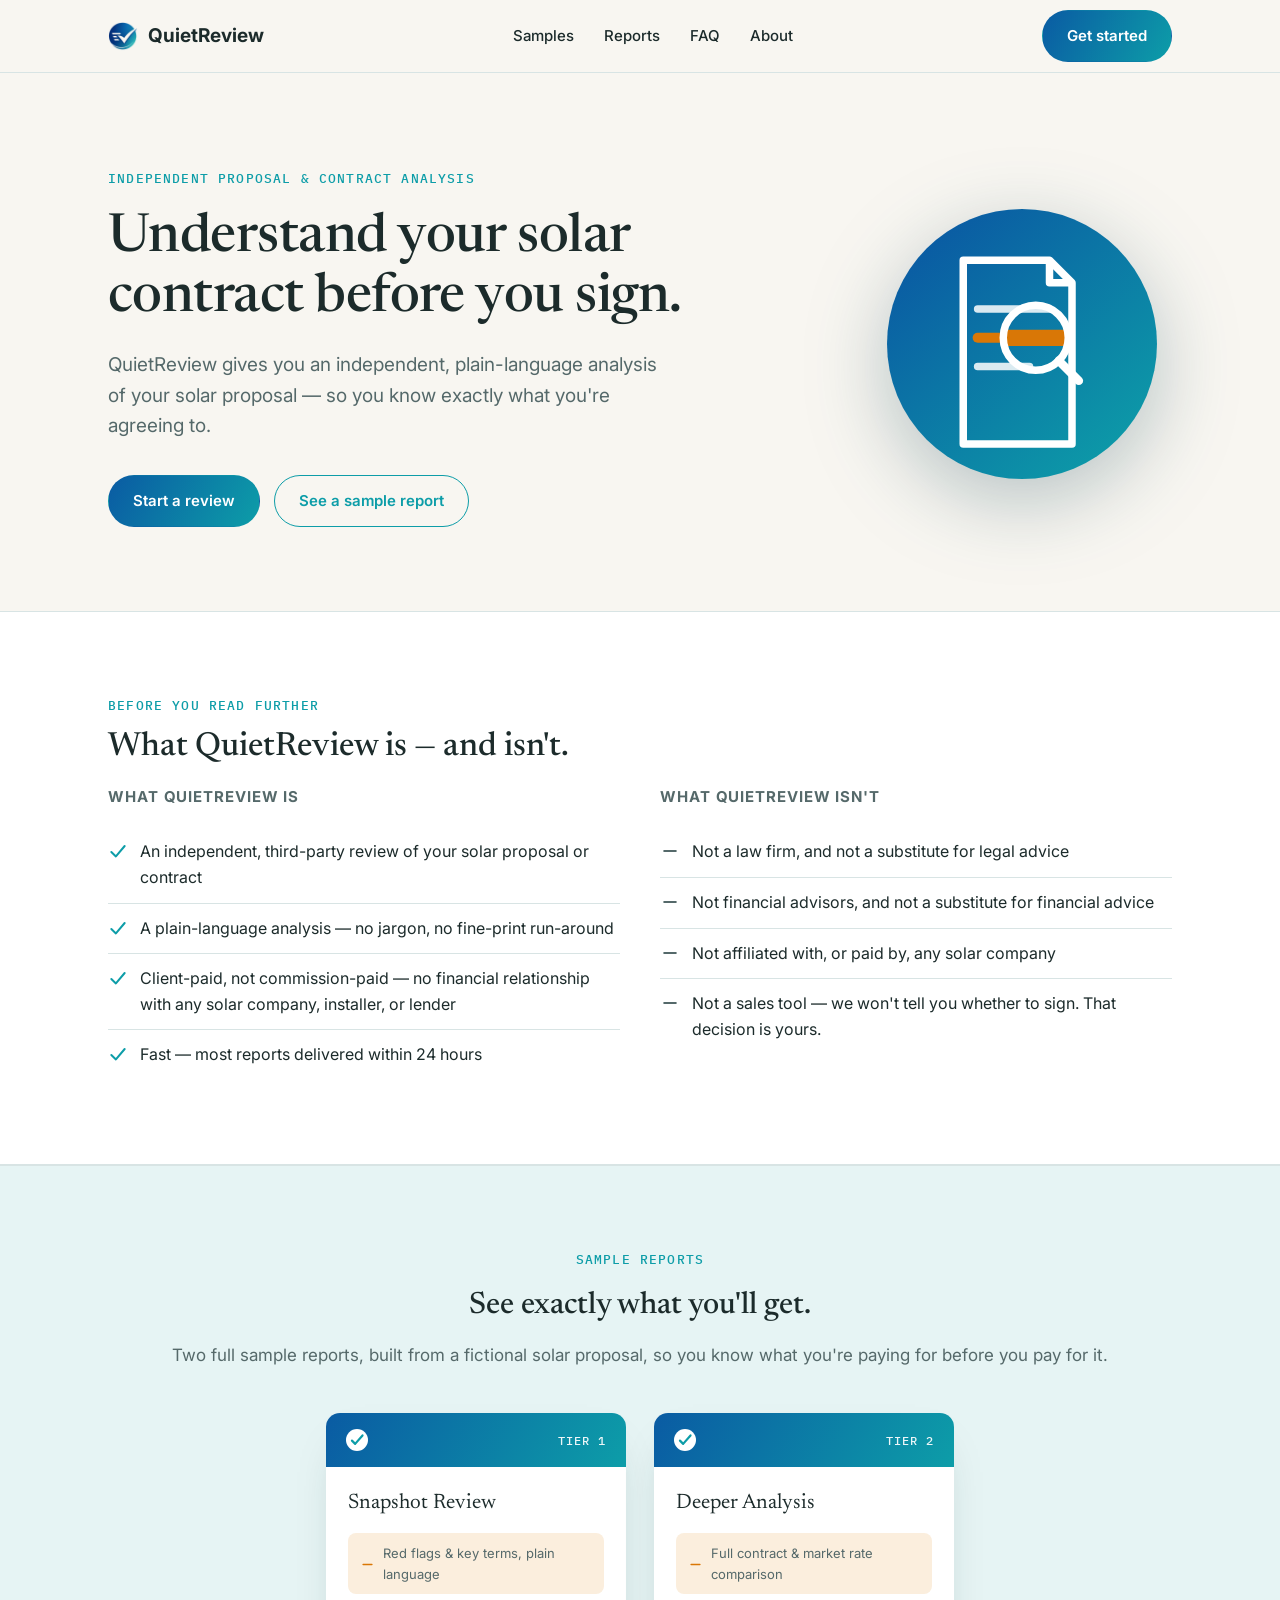
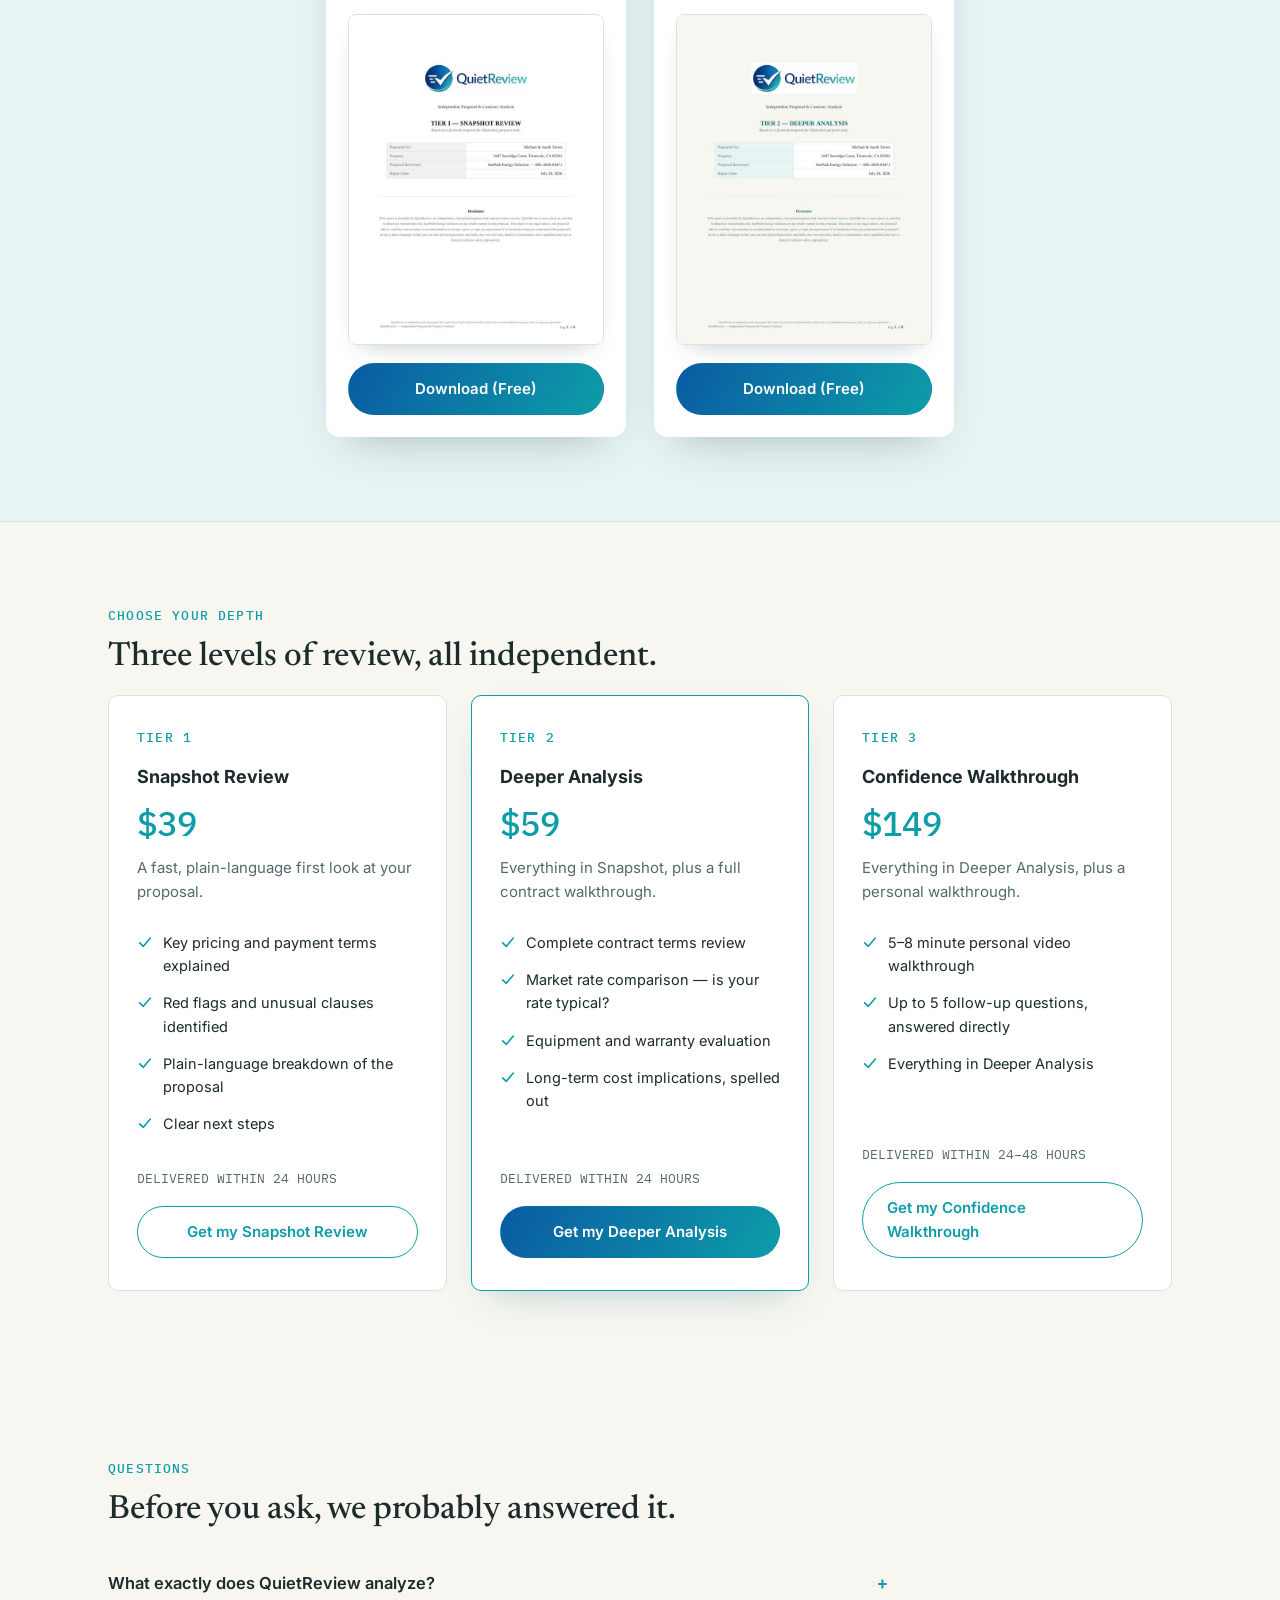
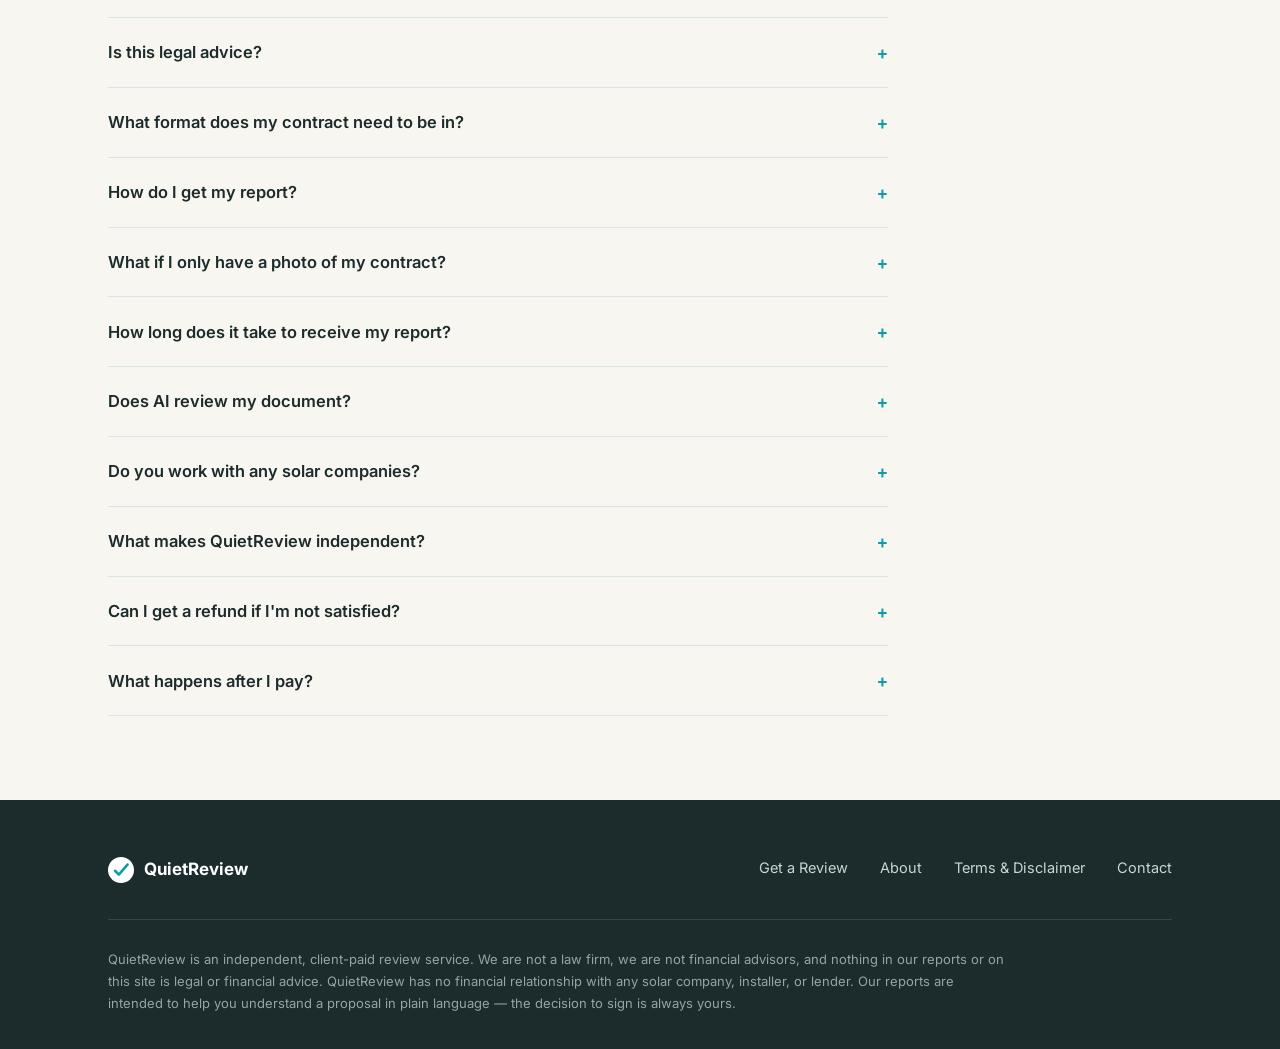
==== commit 961f6f7d: "Fix logo to proper reversed variant, increase About page paragraph spacing" ====
--- a/index.html
+++ b/index.html
@@ -6,7 +6,7 @@
 <title>QuietReview — Understand your solar contract before you sign</title>
 <meta name="description" content="QuietReview gives you an independent, plain-language analysis of your solar proposal — so you know exactly what you're agreeing to. Client-paid, not commission-paid.">
 <link rel="icon" type="image/png" href="assets/quietreview-favicon.png">
-<link rel="stylesheet" href="style.css">
+<link rel="stylesheet" href="style.css?v=4">
 </head>
 <body>
 
@@ -18,6 +18,10 @@
   </symbol>
   <symbol id="qr-dash" viewBox="0 0 24 24" fill="none">
     <path d="M5 12H19" stroke="currentColor" stroke-width="2.4" stroke-linecap="round"/>
+  </symbol>
+  <symbol id="qr-mark-reversed" viewBox="0 0 24 24">
+    <circle cx="12" cy="12" r="12" fill="#FFFFFF"/>
+    <path d="M6.5 12.7L10 16.2L18 7" stroke="#0D9DA8" stroke-width="2.4" stroke-linecap="round" stroke-linejoin="round" fill="none"/>
   </symbol>
   <linearGradient id="qr-mark-gradient" x1="15%" y1="10%" x2="90%" y2="95%">
     <stop offset="0%" stop-color="#0A5BA3"/>
@@ -123,7 +127,7 @@
       <div class="sample-grid">
         <div class="sample-card">
           <div class="sample-card-top">
-            <img src="assets/quietreview-mark.png" alt="" class="sample-card-mark">
+            <svg class="sample-card-mark"><use href="#qr-mark-reversed"/></svg>
             <span class="sample-card-tier">TIER 1</span>
           </div>
           <div class="sample-card-body">
@@ -141,7 +145,7 @@
 
         <div class="sample-card">
           <div class="sample-card-top">
-            <img src="assets/quietreview-mark.png" alt="" class="sample-card-mark">
+            <svg class="sample-card-mark"><use href="#qr-mark-reversed"/></svg>
             <span class="sample-card-tier">TIER 2</span>
           </div>
           <div class="sample-card-body">
@@ -259,7 +263,7 @@
 
         <details class="faq-item">
           <summary>Does AI review my document?<span class="faq-toggle">+</span></summary>
-          <p class="faq-answer">Yes. Every report starts with AI analysis. Snapshot Reviews are generated by AI and checked against our internal quality standards before they're sent to you. Deeper Analysis and Confidence Walkthrough reports also get reviewed by a person before delivery. Either way, the same independent standard applies — AI doesn't change who we work for.</p>
+          <p class="faq-answer">Yes. Every report starts with AI analysis, then is reviewed by a person before it's sent to you — that's true across every tier, Snapshot Review included. AI doesn't change who we work for.</p>
         </details>
 
         <details class="faq-item">
@@ -292,7 +296,7 @@
   <div class="wrap">
     <div class="footer-top">
       <div class="footer-brand">
-        <img src="assets/quietreview-mark.png" alt="">
+        <svg class="footer-brand-mark"><use href="#qr-mark-reversed"/></svg>
         <span>QuietReview</span>
       </div>
       <ul class="footer-links">
--- a/style.css
+++ b/style.css
@@ -70,6 +70,7 @@
   text-transform: uppercase;
   color: var(--teal);
   font-weight: 500;
+  margin: 0;
 }
 
 /* ---------- Header / nav ---------- */
@@ -179,11 +180,12 @@
 
 /* ---------- Section scaffolding ---------- */
 section { padding: 84px 0; }
-.section-head { max-width: 640px; margin: 0 0 46px; }
+.section-head { max-width: 640px; margin: 0 0 18px; }
 .section-head h2 {
   font-family: var(--font-display);
   font-weight: 500;
   font-size: clamp(1.7rem, 2.6vw, 2.2rem);
+  line-height: 1.15;
   margin: 12px 0 0;
   color: var(--charcoal);
 }
@@ -391,7 +393,7 @@
   border-bottom: 1px solid rgba(255,255,255,0.12);
 }
 .footer-brand { display: flex; align-items: center; gap: 10px; }
-.footer-brand img { height: 26px; }
+.footer-brand-mark { height: 26px; width: 26px; }
 .footer-brand span { font-weight: 700; color: var(--white); font-size: 17px; }
 .footer-links { display: flex; gap: 32px; list-style: none; margin: 0; padding: 0; font-size: 14.5px; }
 .footer-links a { color: #C9D6D6; text-decoration: none; }
@@ -418,3 +420,239 @@
 @media (prefers-reduced-motion: reduce) {
   * { transition: none !important; scroll-behavior: auto !important; }
 }
+
+/* ---------- Order page ---------- */
+.order-page .page-hero { padding: 14px 0 8px; }
+.order-page .page-hero h1 { margin-top: 0; font-size: clamp(1.6rem, 2.8vw, 2.1rem); }
+
+.order-section { padding: 0 0 40px; }
+.order-step-title {
+  font-family: var(--font-display);
+  font-weight: 500;
+  font-size: 18px;
+  color: var(--charcoal);
+  margin: 18px 0 8px;
+}
+.order-step-title:first-child { margin-top: 4px; }
+.order-optional {
+  font-family: var(--font-body);
+  font-size: 13px;
+  font-weight: 400;
+  color: var(--text-muted);
+}
+
+.order-tiers {
+  display: flex;
+  flex-direction: column;
+  gap: 8px;
+}
+.order-tier-option {
+  display: flex;
+  align-items: flex-start;
+  gap: 12px;
+  padding: 11px 16px;
+  border: 1.5px solid var(--border);
+  border-radius: 9px;
+  cursor: pointer;
+  background: var(--white);
+  transition: border-color 0.15s ease, box-shadow 0.15s ease;
+}
+.order-tier-option:hover { border-color: var(--teal); }
+.order-tier-option.selected {
+  border-color: var(--teal);
+  box-shadow: 0 0 0 3px var(--light-teal);
+}
+.order-tier-option input[type="radio"] {
+  position: absolute;
+  opacity: 0;
+  pointer-events: none;
+}
+.order-tier-radio {
+  flex: none;
+  width: 17px;
+  height: 17px;
+  border-radius: 50%;
+  border: 1.5px solid var(--border);
+  margin-top: 2px;
+  position: relative;
+}
+.order-tier-option.selected .order-tier-radio { border-color: var(--teal); }
+.order-tier-option.selected .order-tier-radio::after {
+  content: "";
+  position: absolute;
+  inset: 3px;
+  border-radius: 50%;
+  background: var(--gradient-brand);
+}
+.order-tier-info { display: flex; flex-direction: column; gap: 2px; }
+.order-tier-name { font-weight: 700; font-size: 14px; color: var(--charcoal); }
+.order-tier-desc { font-size: 12px; color: var(--text-muted); line-height: 1.4; }
+
+.order-upload {
+  display: flex;
+  flex-direction: column;
+  align-items: center;
+  text-align: center;
+  gap: 3px;
+  padding: 16px 16px;
+  border: 1.5px dashed var(--border);
+  border-radius: 9px;
+  cursor: pointer;
+  background: var(--light-teal);
+  transition: border-color 0.15s ease;
+}
+.order-upload:hover { border-color: var(--teal); }
+.order-upload-icon { width: 20px; height: 20px; color: var(--teal); margin-bottom: 2px; }
+.order-upload-label { font-weight: 600; font-size: 14px; color: var(--charcoal); }
+.order-upload-note { font-family: var(--font-mono); font-size: 11px; color: var(--text-muted); }
+.order-upload-filename { font-size: 12px; color: var(--teal); font-weight: 600; margin-top: 2px; }
+.order-upload input[type="file"] {
+  position: absolute;
+  width: 1px; height: 1px;
+  opacity: 0;
+  overflow: hidden;
+}
+
+.order-notes {
+  width: 100%;
+  font-family: var(--font-body);
+  font-size: 13.5px;
+  color: var(--text);
+  padding: 10px 14px;
+  border: 1.5px solid var(--border);
+  border-radius: 9px;
+  resize: vertical;
+  box-sizing: border-box;
+}
+.order-notes:focus { border-color: var(--teal); outline: none; }
+
+.order-submit-block { margin-top: 18px; text-align: center; }
+.order-submit-btn { width: 100%; justify-content: center; padding: 13px; font-size: 15px; }
+.order-trust {
+  font-family: var(--font-mono);
+  font-size: 11.5px;
+  letter-spacing: 0.04em;
+  color: var(--text-muted);
+  margin: 10px 0 0;
+}
+.order-note-inline {
+  text-align: center;
+  font-size: 13px;
+  color: var(--teal);
+  margin: 16px 0 0;
+  min-height: 20px;
+}
+
+/* ---------- About page ---------- */
+.nav-links a.active { color: var(--teal); }
+
+.wrap-narrow { max-width: 760px; }
+
+.page-hero {
+  padding: 28px 0 36px;
+  border-bottom: 1px solid var(--border);
+}
+.page-hero h1 {
+  font-family: var(--font-display);
+  font-weight: 500;
+  font-size: clamp(2rem, 3.6vw, 2.8rem);
+  line-height: 1.1;
+  margin: 12px 0 0;
+  color: var(--charcoal);
+}
+
+.about-narrative { padding: 6px 0 22px; }
+.about-narrative p.lede-large {
+  font-family: var(--font-display);
+  font-size: 20px;
+  line-height: 1.5;
+  color: var(--charcoal);
+  margin: 0 0 30px;
+}
+.about-narrative p,
+.about-ai p {
+  font-size: 15px;
+  color: var(--text-muted);
+  line-height: 1.65;
+  margin: 0 0 14px;
+}
+.about-ai { padding: 6px 0 38px; }
+.about-ai strong { color: var(--charcoal); }
+.about-ai p.ai-lede {
+  font-size: 14px;
+  color: var(--text-muted);
+  margin: 0 0 16px;
+}
+.ai-steps {
+  display: grid;
+  grid-template-columns: 1fr 1fr;
+  gap: 16px;
+  margin: 0 0 18px;
+}
+.ai-step {
+  background: var(--light-teal);
+  border-radius: 10px;
+  padding: 16px 18px;
+}
+p.ai-step-label {
+  font-family: var(--font-mono);
+  font-size: 12px;
+  letter-spacing: 0.06em;
+  text-transform: uppercase;
+  color: var(--teal);
+  margin: 0 0 8px;
+}
+.ai-step p:last-child {
+  font-size: 13px;
+  color: var(--text);
+  line-height: 1.6;
+  margin: 0;
+}
+.about-ai p.ai-closing {
+  font-size: 12px;
+  color: var(--text-muted);
+  font-style: italic;
+  margin: 0;
+}
+@media (max-width: 860px) {
+  .ai-steps { grid-template-columns: 1fr; }
+}
+
+.mark-divider {
+  margin: 12px auto 12px;
+  text-align: center;
+}
+.mark-divider svg {
+  width: 130px;
+  height: 130px;
+  display: inline-block;
+  filter: drop-shadow(0 12px 22px rgba(10, 60, 80, 0.22));
+}
+
+.about-not { padding: 16px 0 32px; }
+.not-list {
+  list-style: none;
+  margin: 0 0 20px;
+  padding: 0;
+}
+.not-list li {
+  display: flex;
+  gap: 12px;
+  padding: 14px 0;
+  border-top: 1px solid var(--border);
+  font-size: 14px;
+  color: var(--text);
+}
+.not-list li:first-child { border-top: none; }
+.not-list .mark { flex: none; width: 17px; height: 17px; margin-top: 2px; color: var(--text-muted); }
+.not-closing {
+  font-size: 12px;
+  color: var(--text-muted);
+  font-style: italic;
+  border-top: 1px solid var(--border);
+  padding-top: 20px;
+}
+
+@media (max-width: 860px) {
+  .page-hero { padding: 44px 0 28px; }
+}
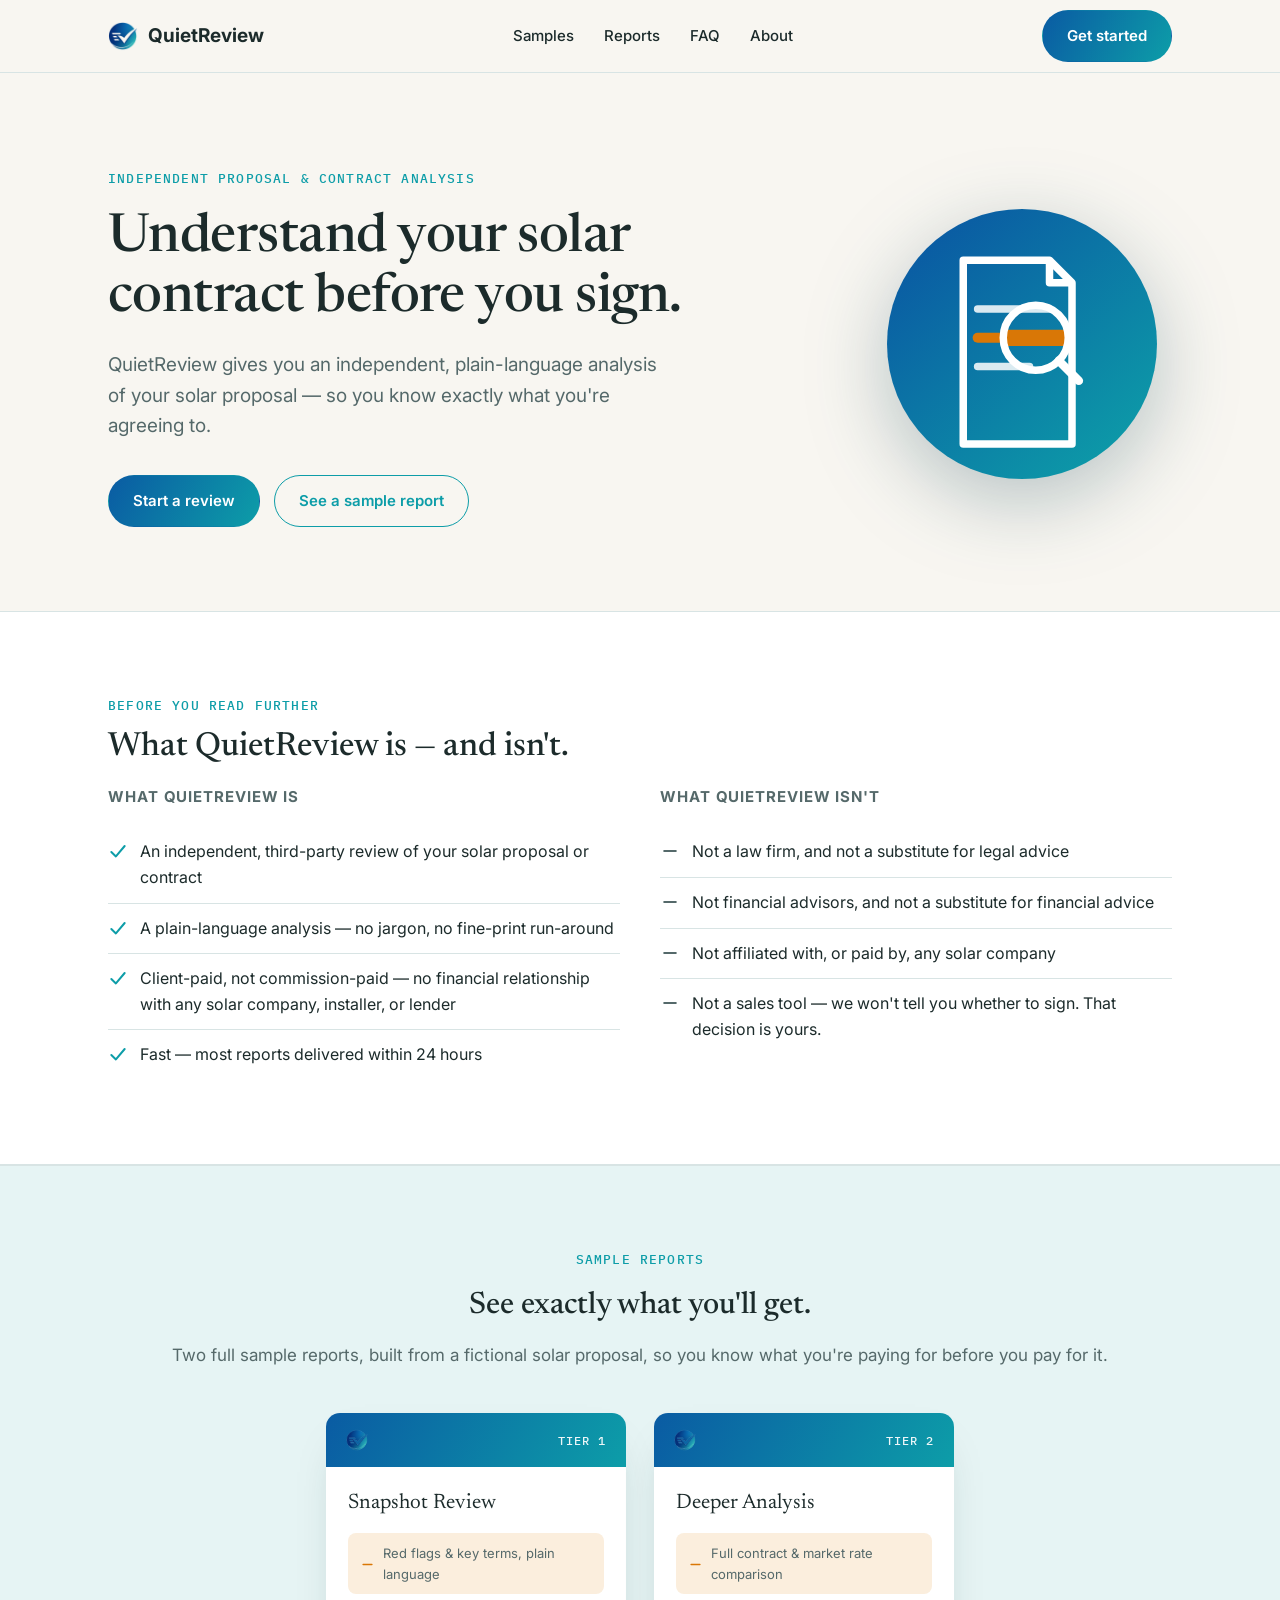
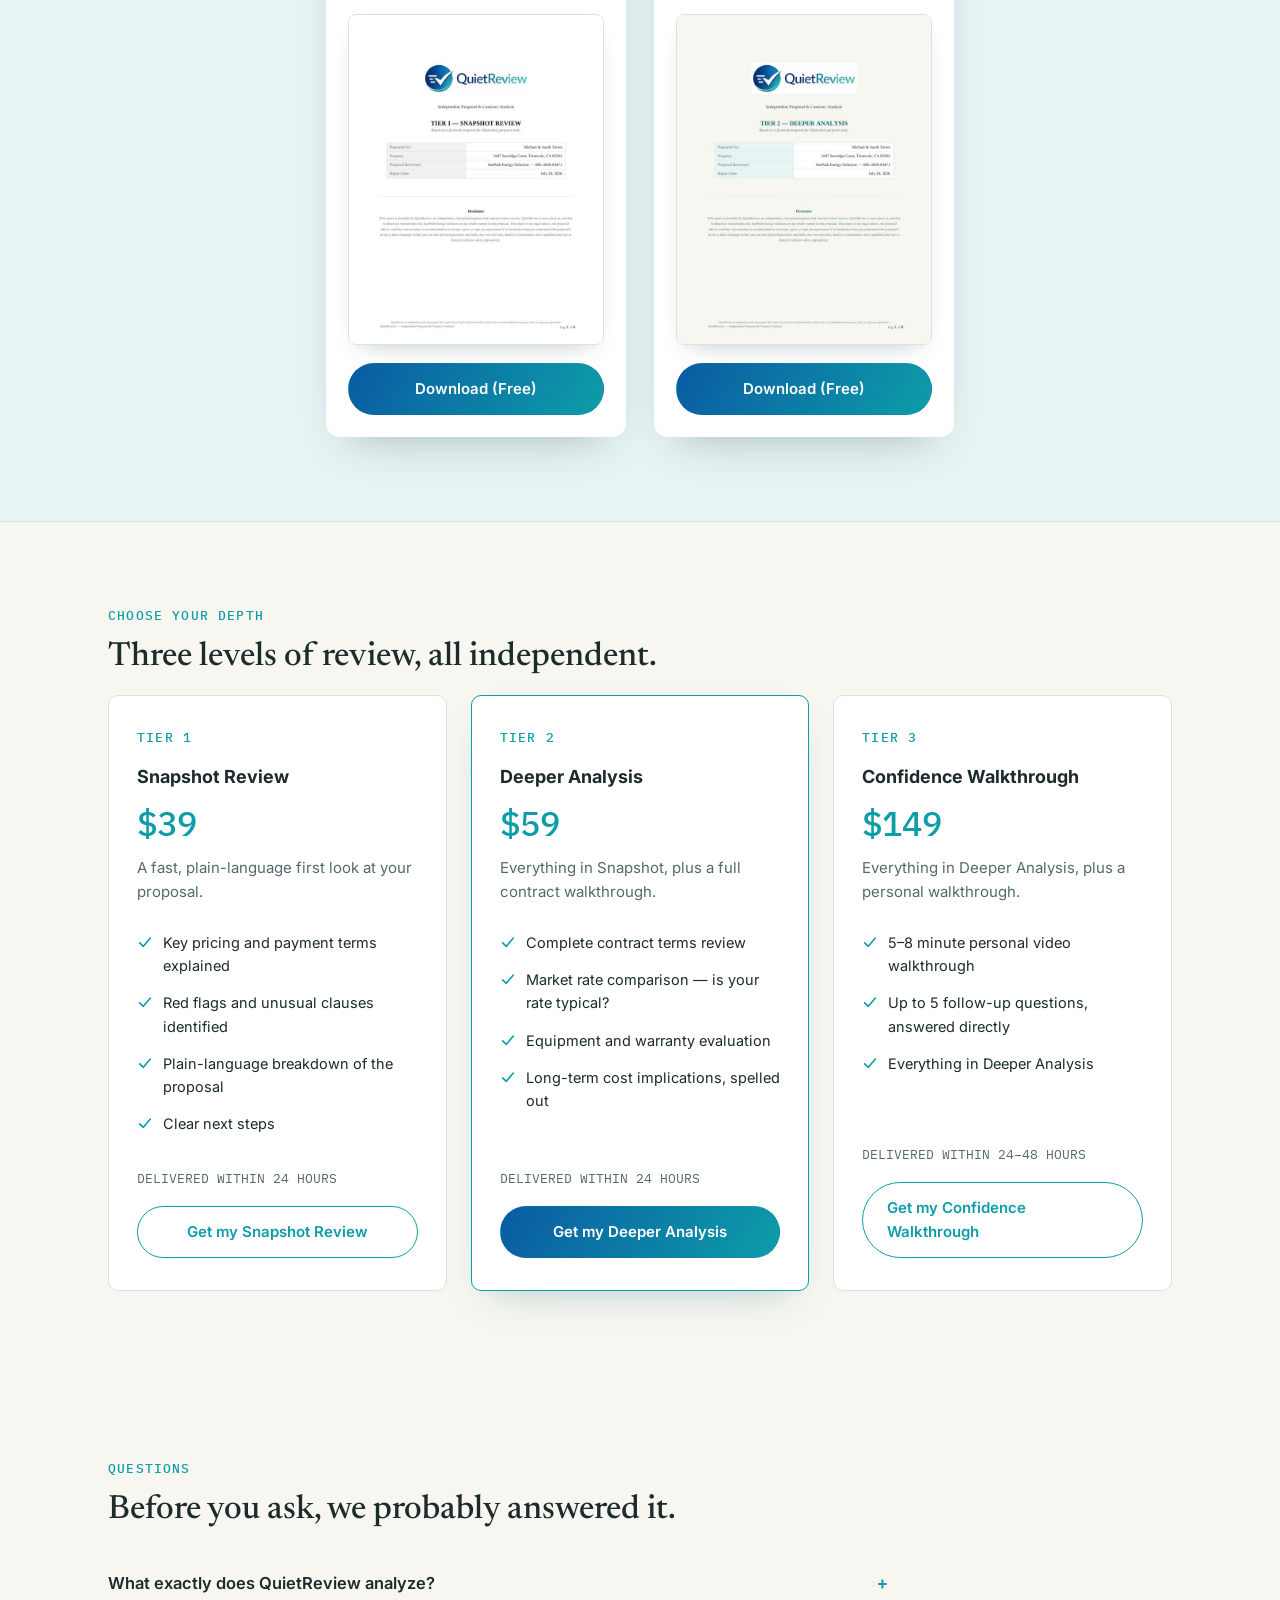
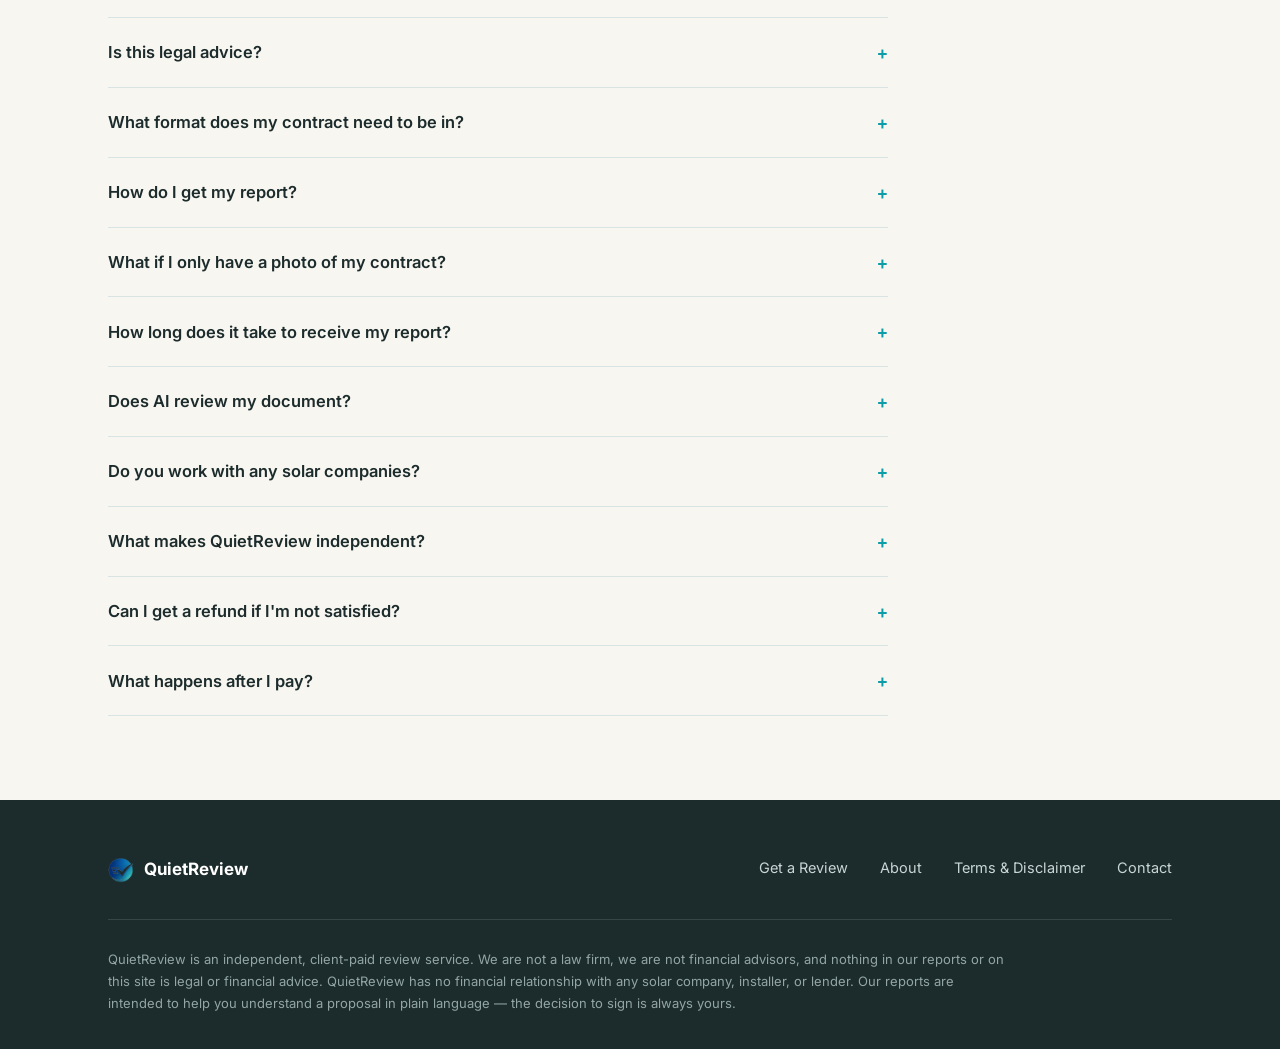
==== commit ecdd4e9a: "Revert logos to match nav exactly, increase About page gap" ====
--- a/index.html
+++ b/index.html
@@ -18,10 +18,6 @@
   </symbol>
   <symbol id="qr-dash" viewBox="0 0 24 24" fill="none">
     <path d="M5 12H19" stroke="currentColor" stroke-width="2.4" stroke-linecap="round"/>
-  </symbol>
-  <symbol id="qr-mark-reversed" viewBox="0 0 24 24">
-    <circle cx="12" cy="12" r="12" fill="#FFFFFF"/>
-    <path d="M6.5 12.7L10 16.2L18 7" stroke="#0D9DA8" stroke-width="2.4" stroke-linecap="round" stroke-linejoin="round" fill="none"/>
   </symbol>
   <linearGradient id="qr-mark-gradient" x1="15%" y1="10%" x2="90%" y2="95%">
     <stop offset="0%" stop-color="#0A5BA3"/>
@@ -127,7 +123,7 @@
       <div class="sample-grid">
         <div class="sample-card">
           <div class="sample-card-top">
-            <svg class="sample-card-mark"><use href="#qr-mark-reversed"/></svg>
+            <img src="assets/quietreview-mark.png" alt="" class="sample-card-mark">
             <span class="sample-card-tier">TIER 1</span>
           </div>
           <div class="sample-card-body">
@@ -145,7 +141,7 @@
 
         <div class="sample-card">
           <div class="sample-card-top">
-            <svg class="sample-card-mark"><use href="#qr-mark-reversed"/></svg>
+            <img src="assets/quietreview-mark.png" alt="" class="sample-card-mark">
             <span class="sample-card-tier">TIER 2</span>
           </div>
           <div class="sample-card-body">
@@ -296,7 +292,7 @@
   <div class="wrap">
     <div class="footer-top">
       <div class="footer-brand">
-        <svg class="footer-brand-mark"><use href="#qr-mark-reversed"/></svg>
+        <img src="assets/quietreview-mark.png" alt="" class="footer-brand-mark">
         <span>QuietReview</span>
       </div>
       <ul class="footer-links">
--- a/style.css
+++ b/style.css
@@ -302,7 +302,7 @@
   align-items: center;
   justify-content: space-between;
 }
-.sample-card-mark { height: 22px; width: 22px; }
+.sample-card-mark { height: 22px; width: auto; }
 .sample-card-tier {
   font-family: var(--font-mono);
   font-size: 12px;
@@ -393,7 +393,7 @@
   border-bottom: 1px solid rgba(255,255,255,0.12);
 }
 .footer-brand { display: flex; align-items: center; gap: 10px; }
-.footer-brand-mark { height: 26px; width: 26px; }
+.footer-brand-mark { height: 26px; width: auto; }
 .footer-brand span { font-weight: 700; color: var(--white); font-size: 17px; }
 .footer-links { display: flex; gap: 32px; list-style: none; margin: 0; padding: 0; font-size: 14.5px; }
 .footer-links a { color: #C9D6D6; text-decoration: none; }
@@ -549,7 +549,7 @@
 .wrap-narrow { max-width: 760px; }
 
 .page-hero {
-  padding: 28px 0 36px;
+  padding: 28px 0 56px;
   border-bottom: 1px solid var(--border);
 }
 .page-hero h1 {
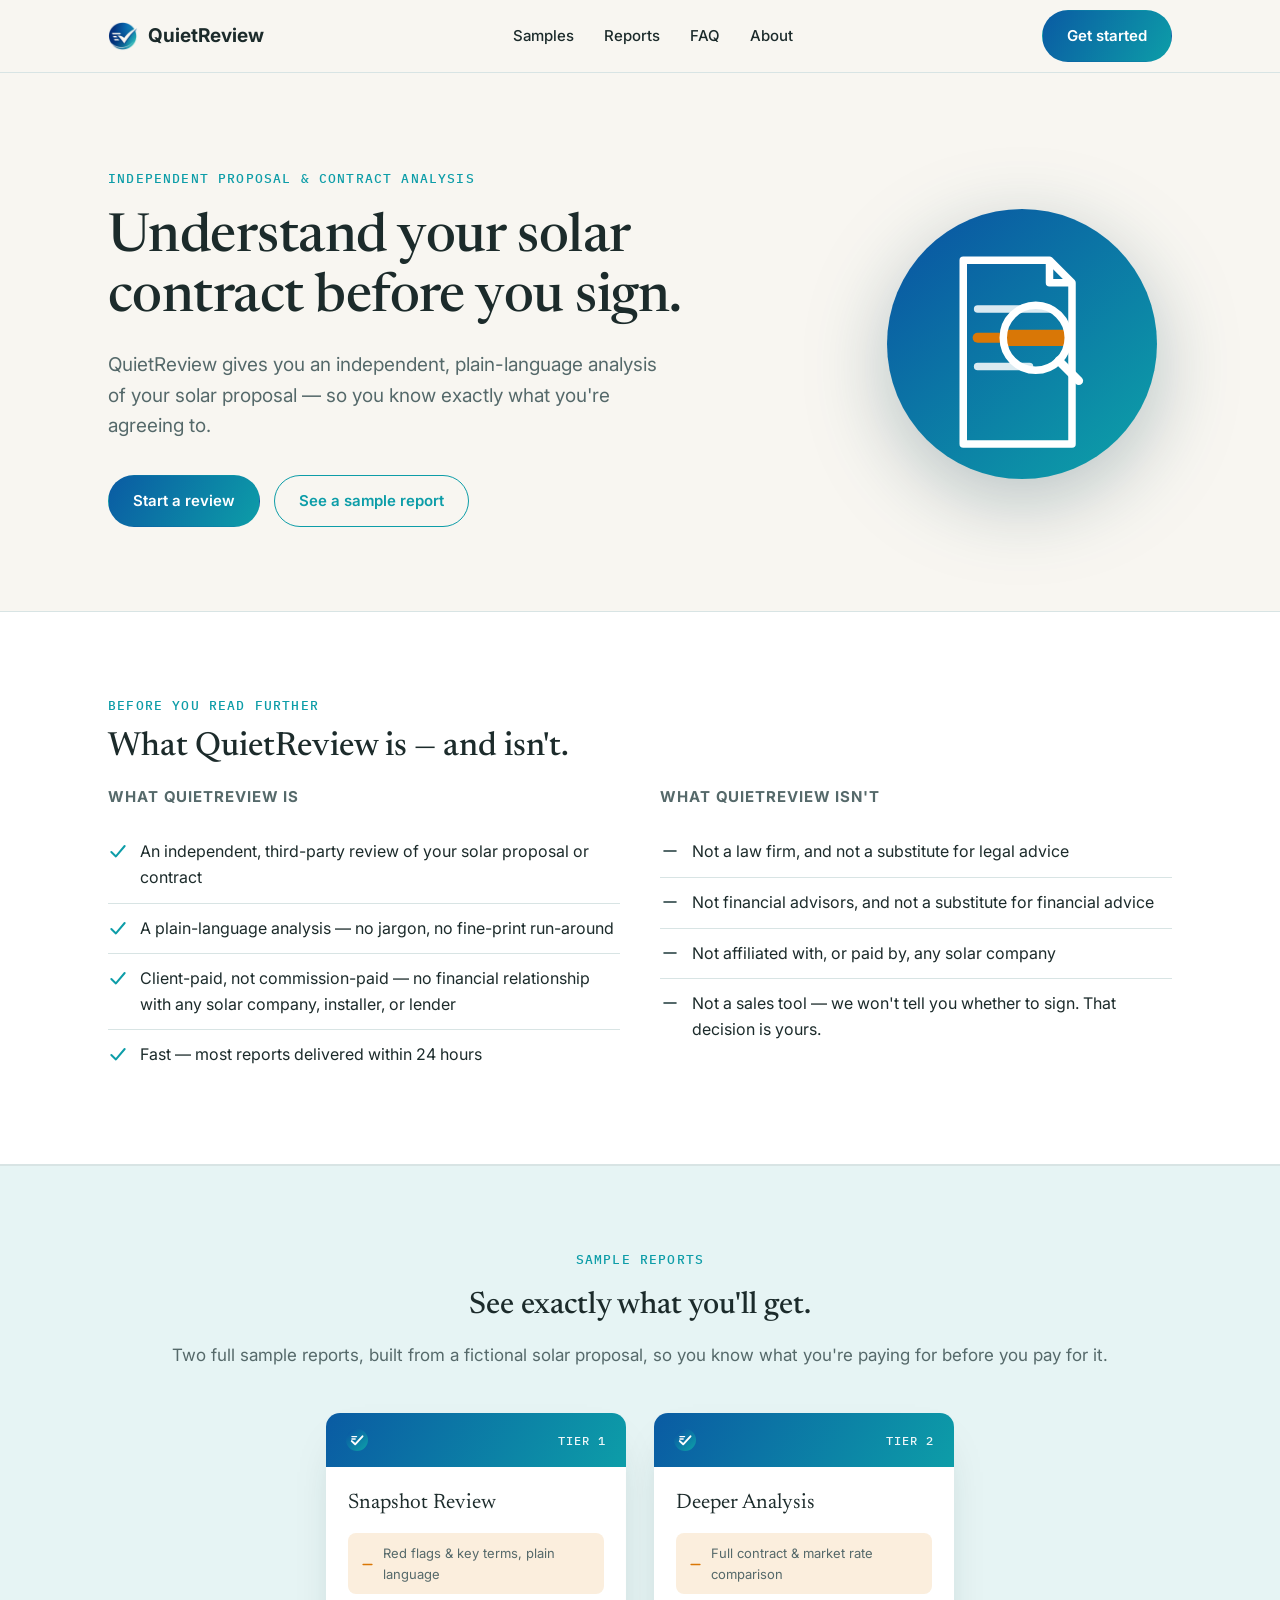
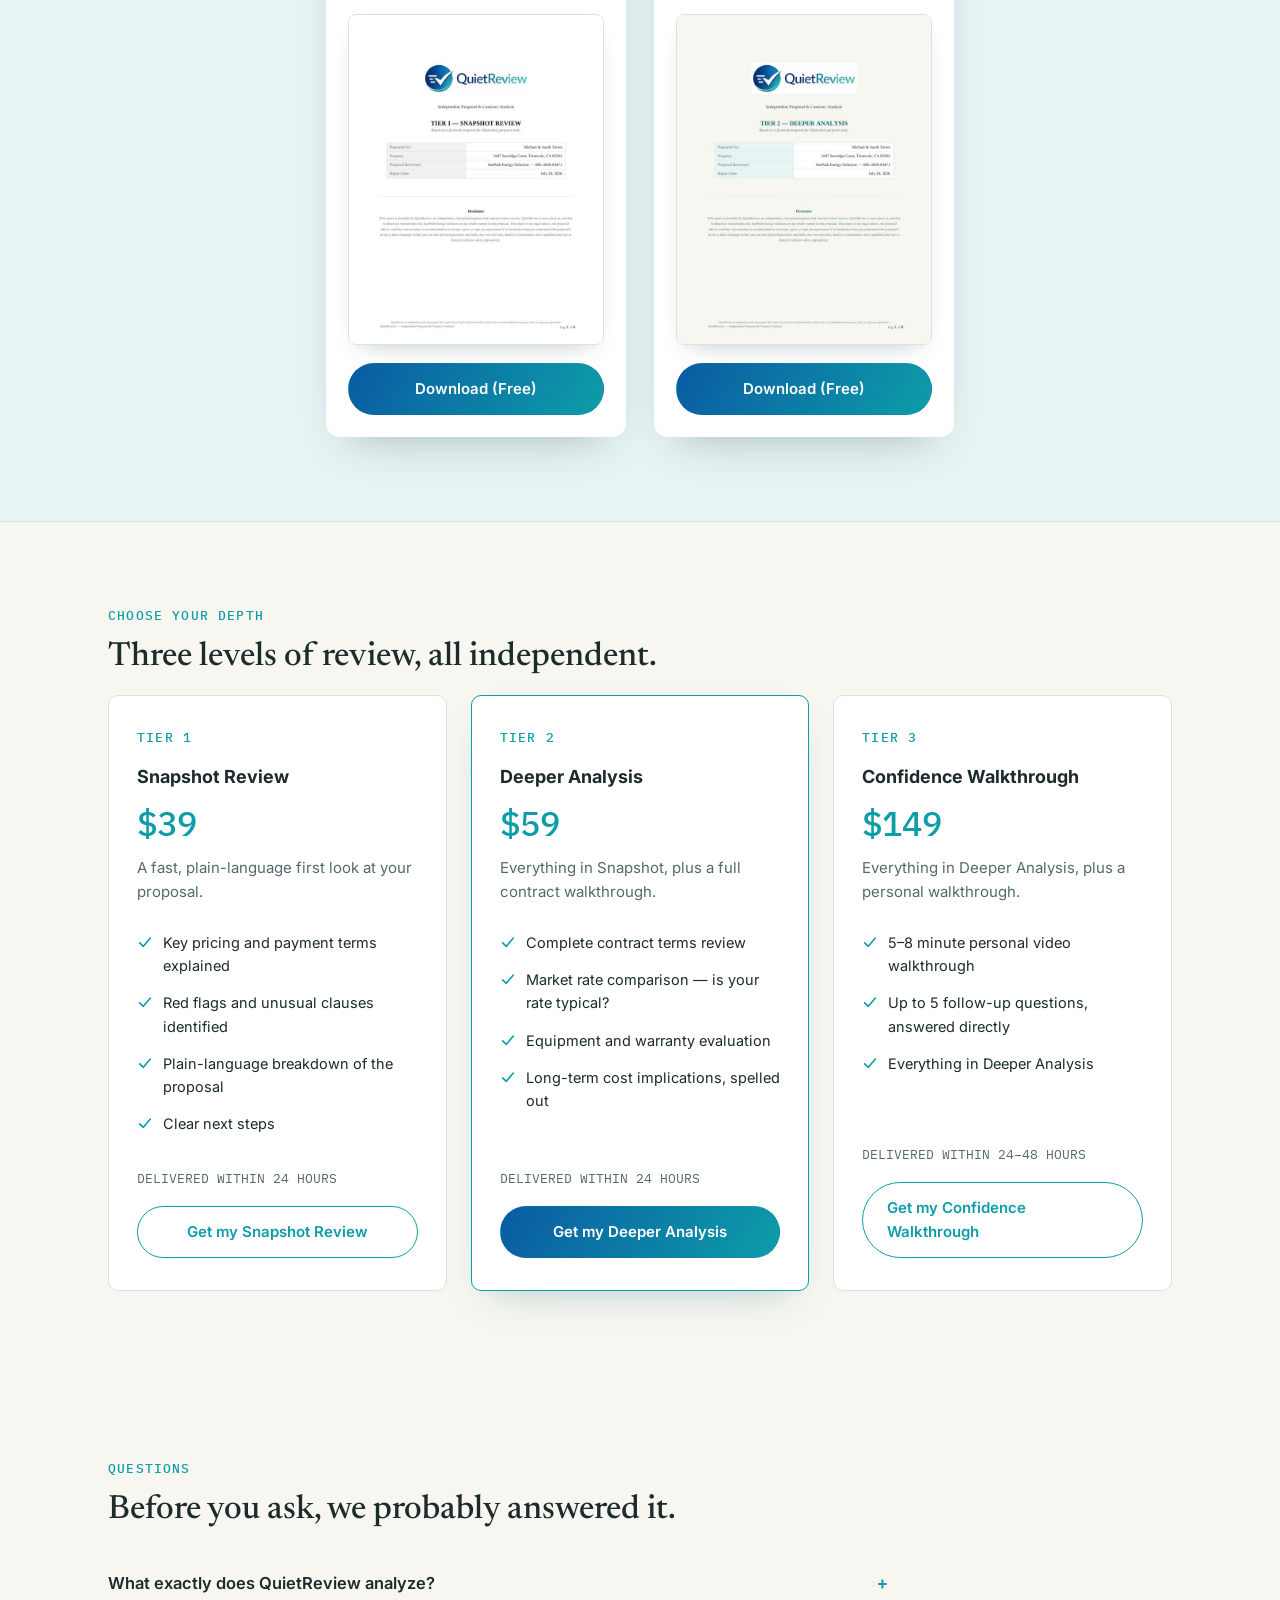
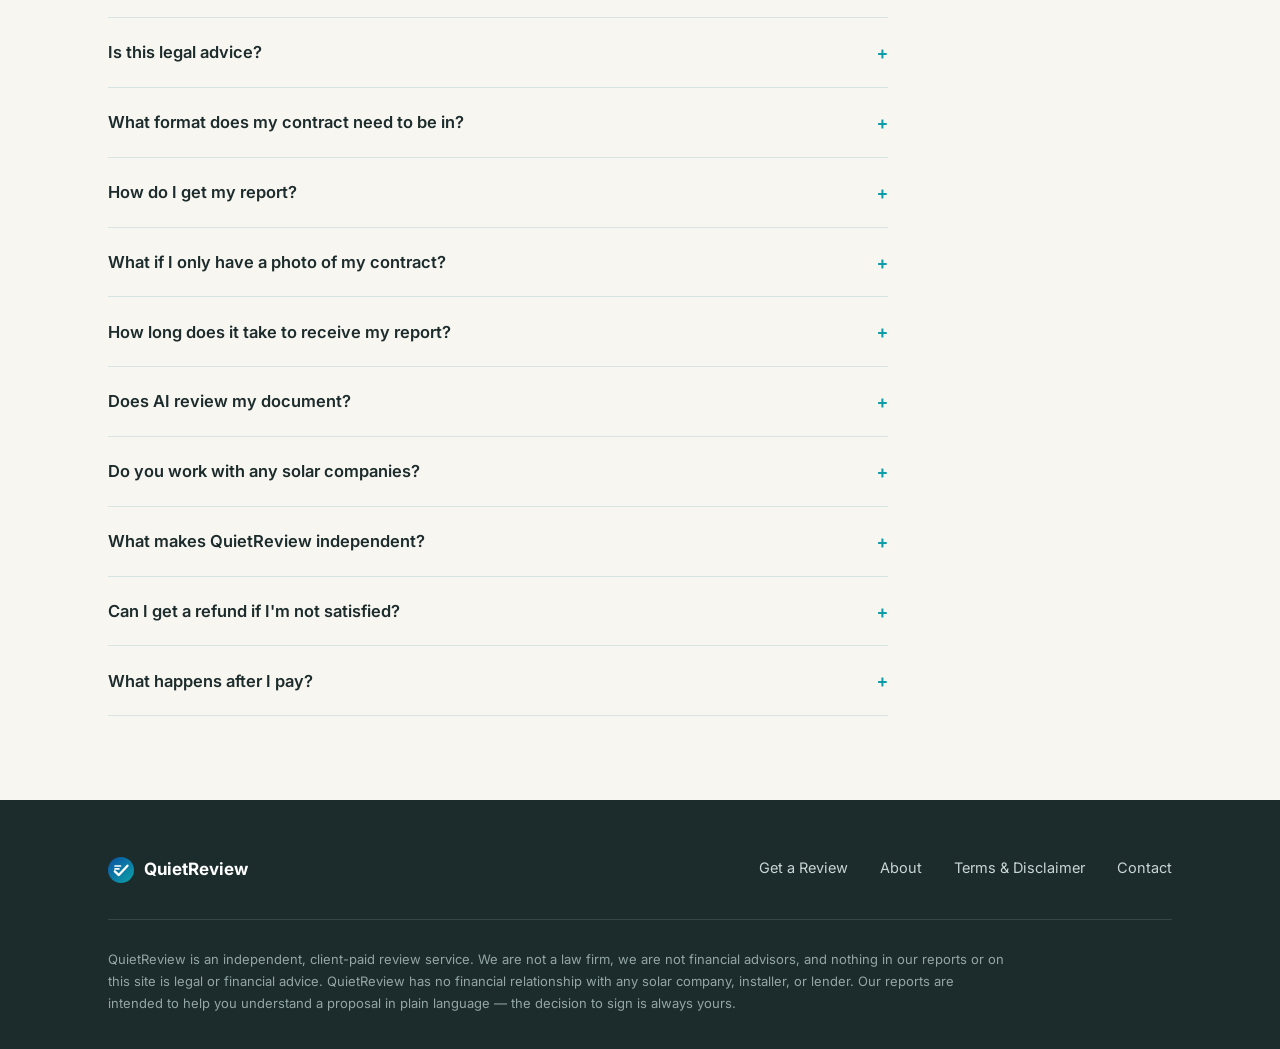
==== commit c84c5f89: "Fix logo with crisp vector version, adjust header and section spacing" ====
--- a/index.html
+++ b/index.html
@@ -18,6 +18,18 @@
   </symbol>
   <symbol id="qr-dash" viewBox="0 0 24 24" fill="none">
     <path d="M5 12H19" stroke="currentColor" stroke-width="2.4" stroke-linecap="round"/>
+  </symbol>
+  <linearGradient id="qr-crisp-mark-grad" x1="15%" y1="10%" x2="90%" y2="95%">
+    <stop offset="0%" stop-color="#0A5BA3"/>
+    <stop offset="100%" stop-color="#0D9DA8"/>
+  </linearGradient>
+  <symbol id="qr-crisp-mark" viewBox="0 0 24 24">
+    <circle cx="12" cy="12" r="12" fill="url(#qr-crisp-mark-grad)"/>
+    <g stroke="#FFFFFF" stroke-width="1.6" stroke-linecap="round">
+      <line x1="6.5" y1="8.3" x2="11.5" y2="8.3"/>
+      <line x1="6.5" y1="11" x2="10" y2="11"/>
+    </g>
+    <path d="M6.3 13.2L10 16.7L18 8" stroke="#FFFFFF" stroke-width="2.1" stroke-linecap="round" stroke-linejoin="round" fill="none"/>
   </symbol>
   <linearGradient id="qr-mark-gradient" x1="15%" y1="10%" x2="90%" y2="95%">
     <stop offset="0%" stop-color="#0A5BA3"/>
@@ -123,7 +135,7 @@
       <div class="sample-grid">
         <div class="sample-card">
           <div class="sample-card-top">
-            <img src="assets/quietreview-mark.png" alt="" class="sample-card-mark">
+            <svg class="sample-card-mark"><use href="#qr-crisp-mark"/></svg>
             <span class="sample-card-tier">TIER 1</span>
           </div>
           <div class="sample-card-body">
@@ -141,7 +153,7 @@
 
         <div class="sample-card">
           <div class="sample-card-top">
-            <img src="assets/quietreview-mark.png" alt="" class="sample-card-mark">
+            <svg class="sample-card-mark"><use href="#qr-crisp-mark"/></svg>
             <span class="sample-card-tier">TIER 2</span>
           </div>
           <div class="sample-card-body">
@@ -292,7 +304,7 @@
   <div class="wrap">
     <div class="footer-top">
       <div class="footer-brand">
-        <img src="assets/quietreview-mark.png" alt="" class="footer-brand-mark">
+        <svg class="footer-brand-mark"><use href="#qr-crisp-mark"/></svg>
         <span>QuietReview</span>
       </div>
       <ul class="footer-links">
--- a/style.css
+++ b/style.css
@@ -302,7 +302,7 @@
   align-items: center;
   justify-content: space-between;
 }
-.sample-card-mark { height: 22px; width: auto; }
+.sample-card-mark { height: 22px; width: 22px; }
 .sample-card-tier {
   font-family: var(--font-mono);
   font-size: 12px;
@@ -393,7 +393,7 @@
   border-bottom: 1px solid rgba(255,255,255,0.12);
 }
 .footer-brand { display: flex; align-items: center; gap: 10px; }
-.footer-brand-mark { height: 26px; width: auto; }
+.footer-brand-mark { height: 26px; width: 26px; }
 .footer-brand span { font-weight: 700; color: var(--white); font-size: 17px; }
 .footer-links { display: flex; gap: 32px; list-style: none; margin: 0; padding: 0; font-size: 14.5px; }
 .footer-links a { color: #C9D6D6; text-decoration: none; }
@@ -549,7 +549,7 @@
 .wrap-narrow { max-width: 760px; }
 
 .page-hero {
-  padding: 28px 0 56px;
+  padding: 28px 0 16px;
   border-bottom: 1px solid var(--border);
 }
 .page-hero h1 {
@@ -561,7 +561,7 @@
   color: var(--charcoal);
 }
 
-.about-narrative { padding: 6px 0 22px; }
+.about-narrative { padding: 36px 0 22px; }
 .about-narrative p.lede-large {
   font-family: var(--font-display);
   font-size: 20px;
@@ -576,7 +576,7 @@
   line-height: 1.65;
   margin: 0 0 14px;
 }
-.about-ai { padding: 6px 0 38px; }
+.about-ai { padding: 6px 0 60px; }
 .about-ai strong { color: var(--charcoal); }
 .about-ai p.ai-lede {
   font-size: 14px;
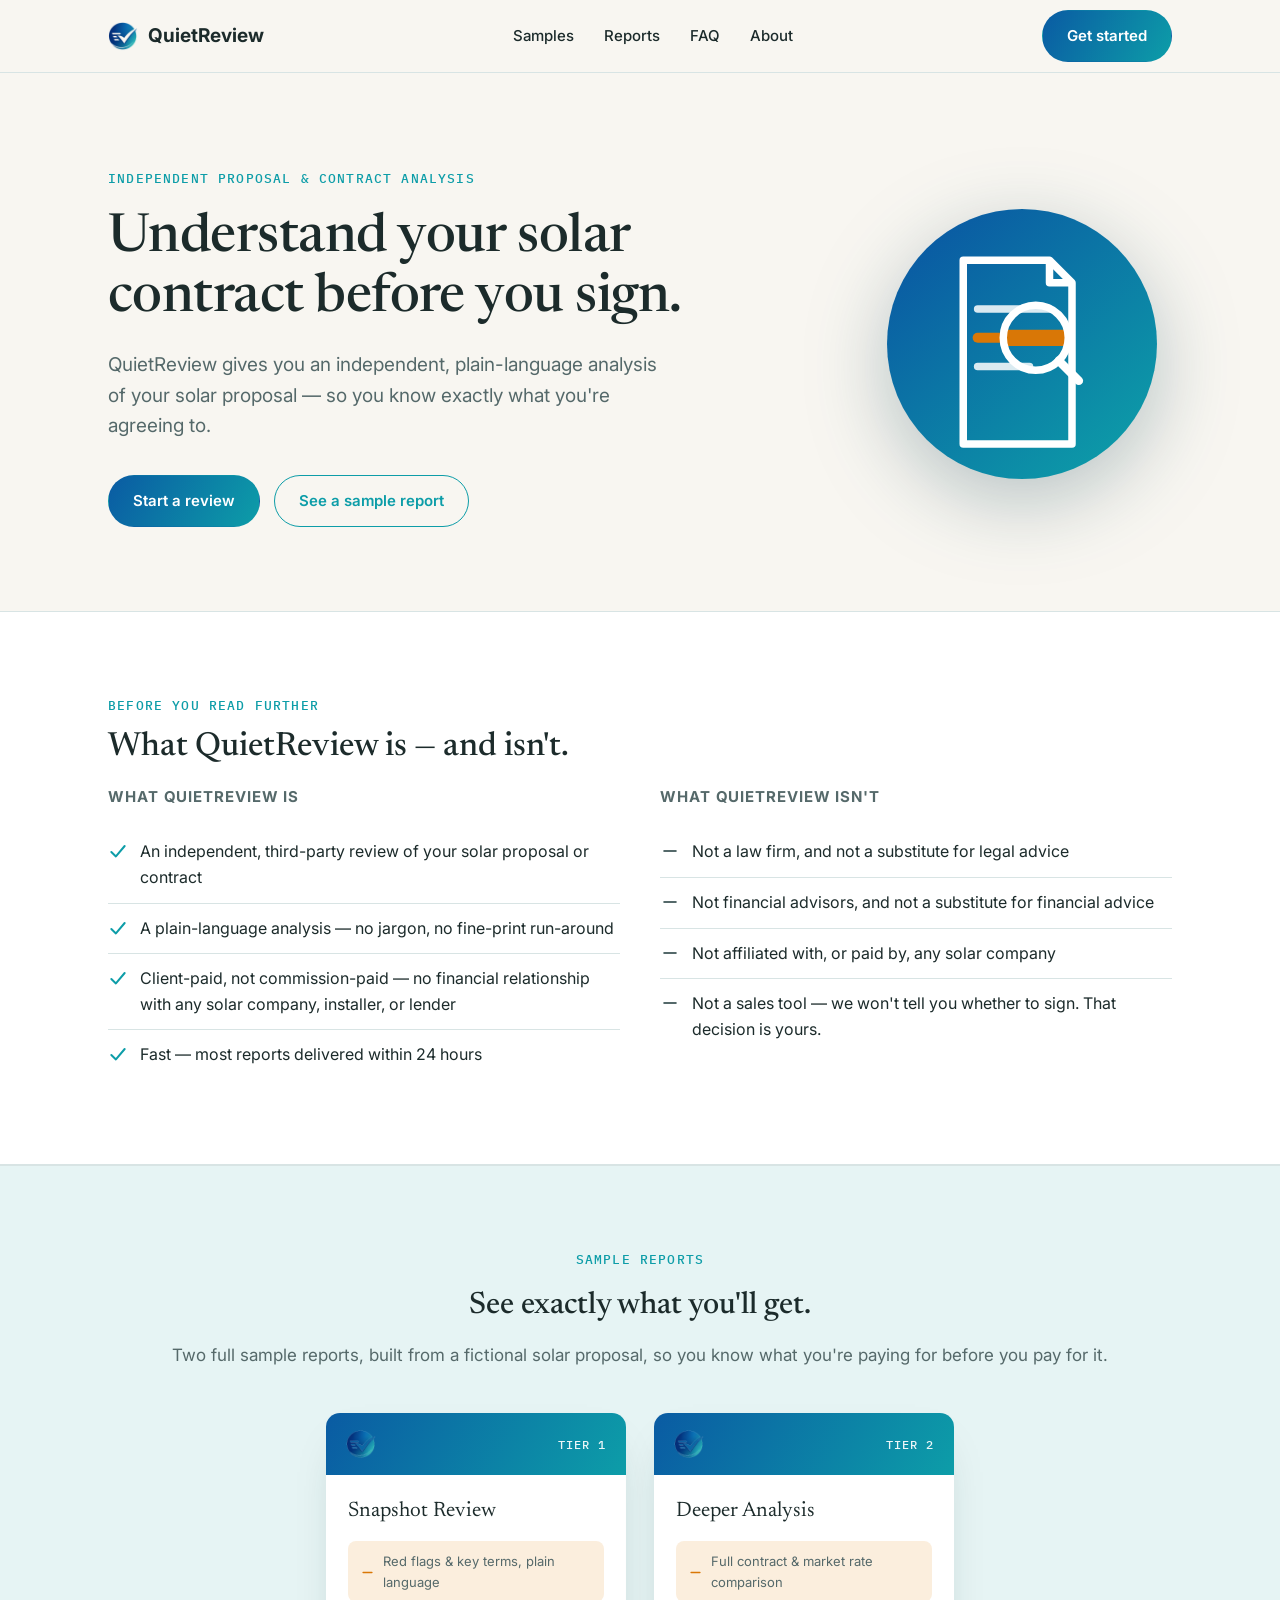
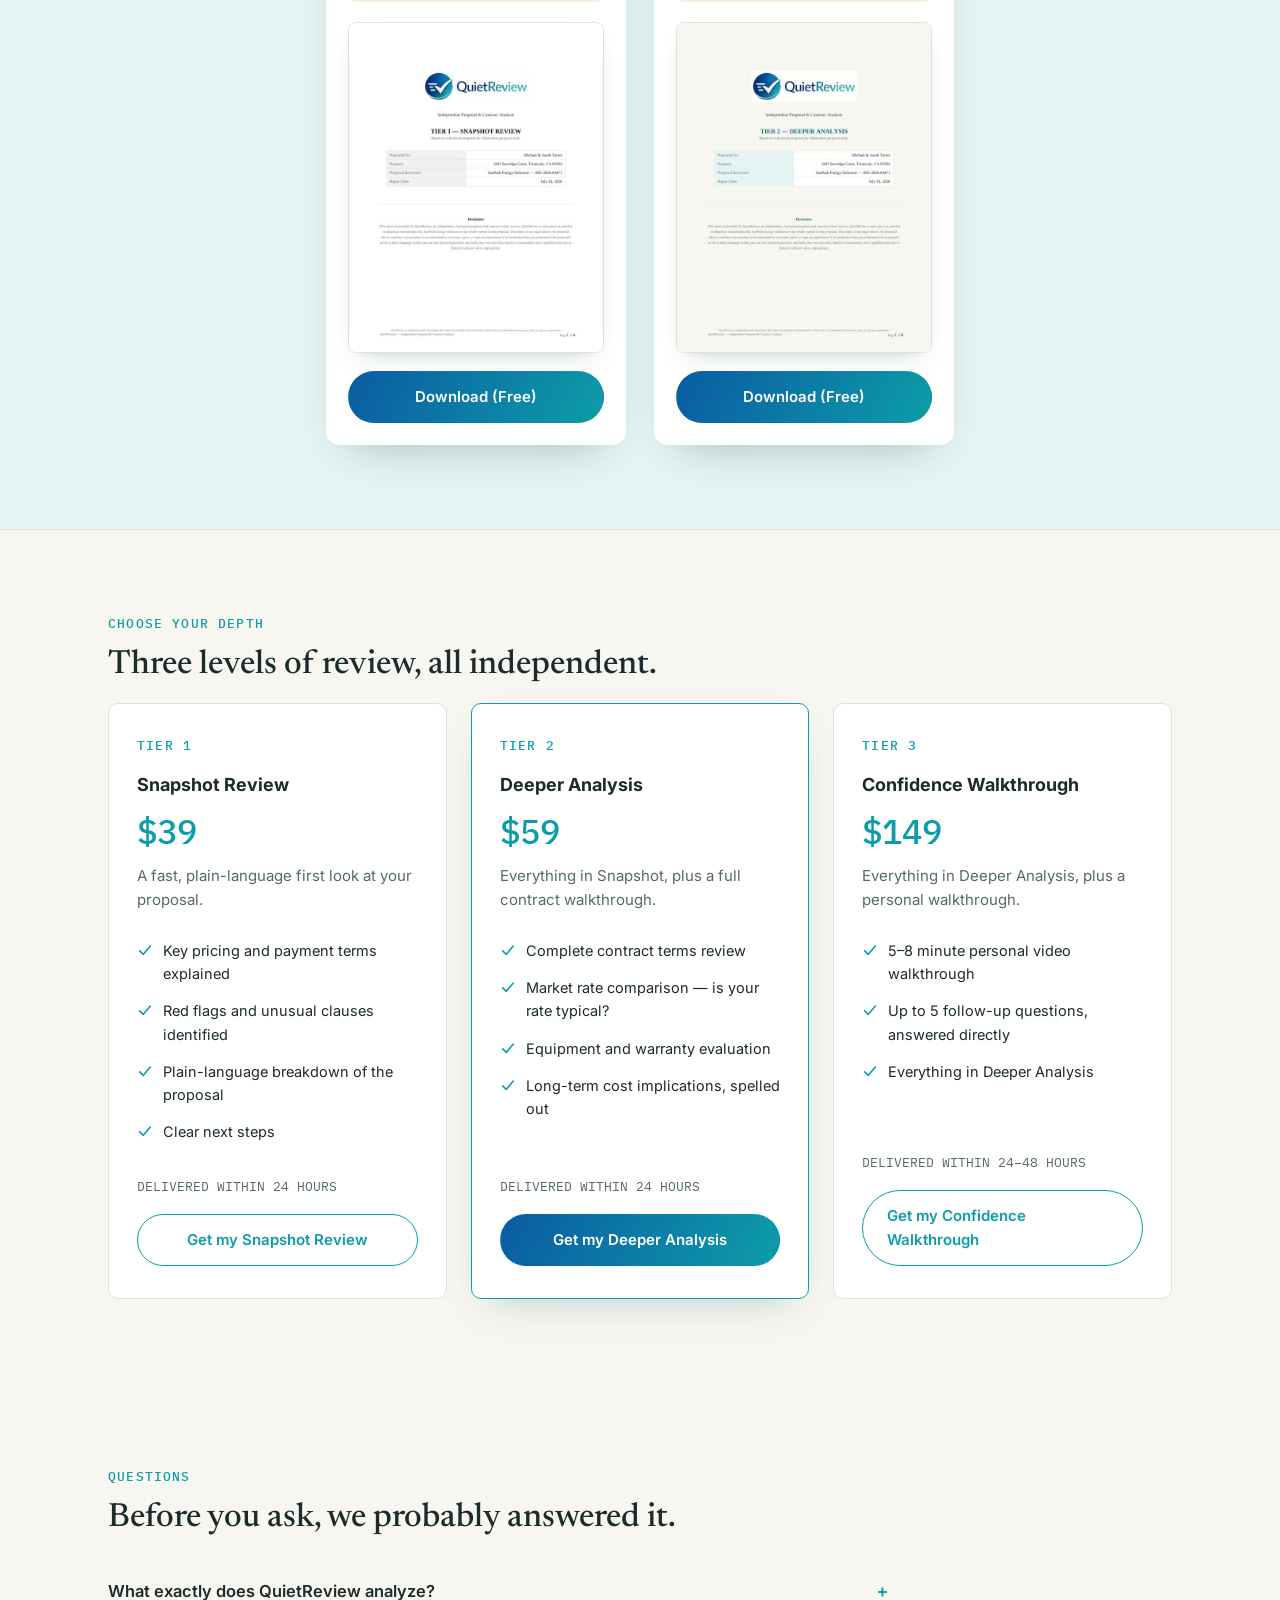
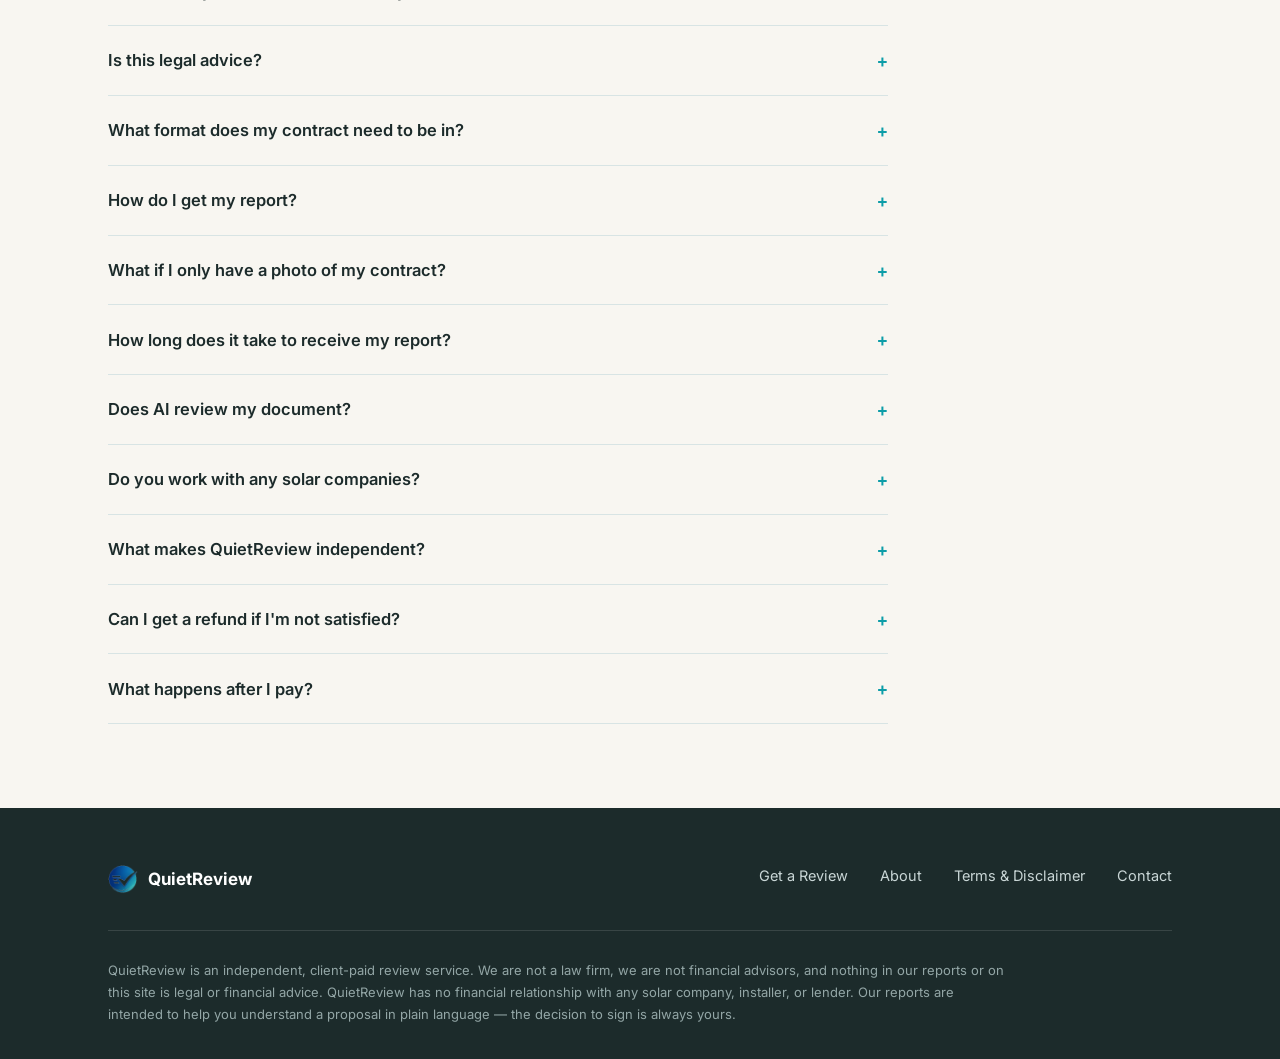
==== commit 871aa095: "Fix logo for real - identical image, identical size, verified pixel-for-pixel" ====
--- a/index.html
+++ b/index.html
@@ -135,7 +135,7 @@
       <div class="sample-grid">
         <div class="sample-card">
           <div class="sample-card-top">
-            <svg class="sample-card-mark"><use href="#qr-crisp-mark"/></svg>
+            <img src="assets/quietreview-mark.png" alt="" class="sample-card-mark">
             <span class="sample-card-tier">TIER 1</span>
           </div>
           <div class="sample-card-body">
@@ -153,7 +153,7 @@
 
         <div class="sample-card">
           <div class="sample-card-top">
-            <svg class="sample-card-mark"><use href="#qr-crisp-mark"/></svg>
+            <img src="assets/quietreview-mark.png" alt="" class="sample-card-mark">
             <span class="sample-card-tier">TIER 2</span>
           </div>
           <div class="sample-card-body">
@@ -304,7 +304,7 @@
   <div class="wrap">
     <div class="footer-top">
       <div class="footer-brand">
-        <svg class="footer-brand-mark"><use href="#qr-crisp-mark"/></svg>
+        <img src="assets/quietreview-mark.png" alt="" class="footer-brand-mark">
         <span>QuietReview</span>
       </div>
       <ul class="footer-links">
--- a/style.css
+++ b/style.css
@@ -302,7 +302,7 @@
   align-items: center;
   justify-content: space-between;
 }
-.sample-card-mark { height: 22px; width: 22px; }
+.sample-card-mark { height: 30px; width: auto; }
 .sample-card-tier {
   font-family: var(--font-mono);
   font-size: 12px;
@@ -393,7 +393,7 @@
   border-bottom: 1px solid rgba(255,255,255,0.12);
 }
 .footer-brand { display: flex; align-items: center; gap: 10px; }
-.footer-brand-mark { height: 26px; width: 26px; }
+.footer-brand-mark { height: 30px; width: auto; }
 .footer-brand span { font-weight: 700; color: var(--white); font-size: 17px; }
 .footer-links { display: flex; gap: 32px; list-style: none; margin: 0; padding: 0; font-size: 14.5px; }
 .footer-links a { color: #C9D6D6; text-decoration: none; }
